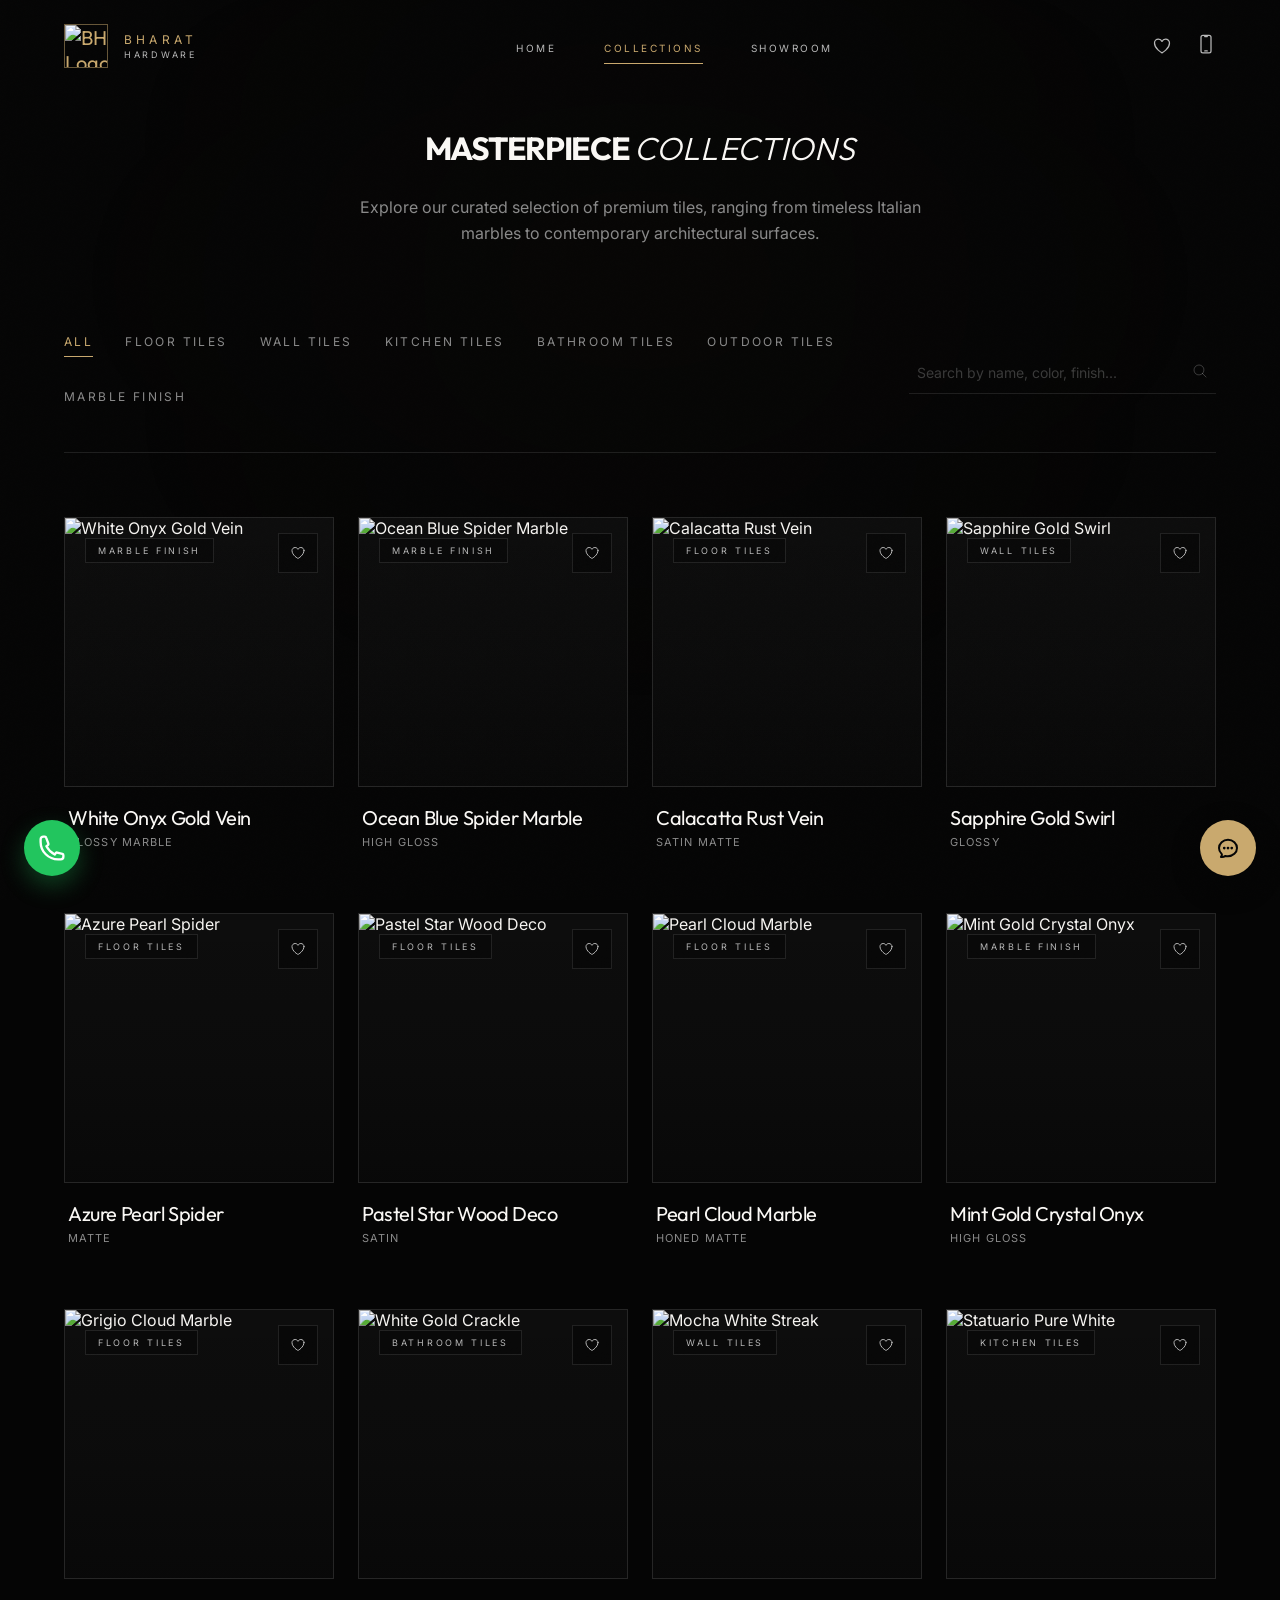
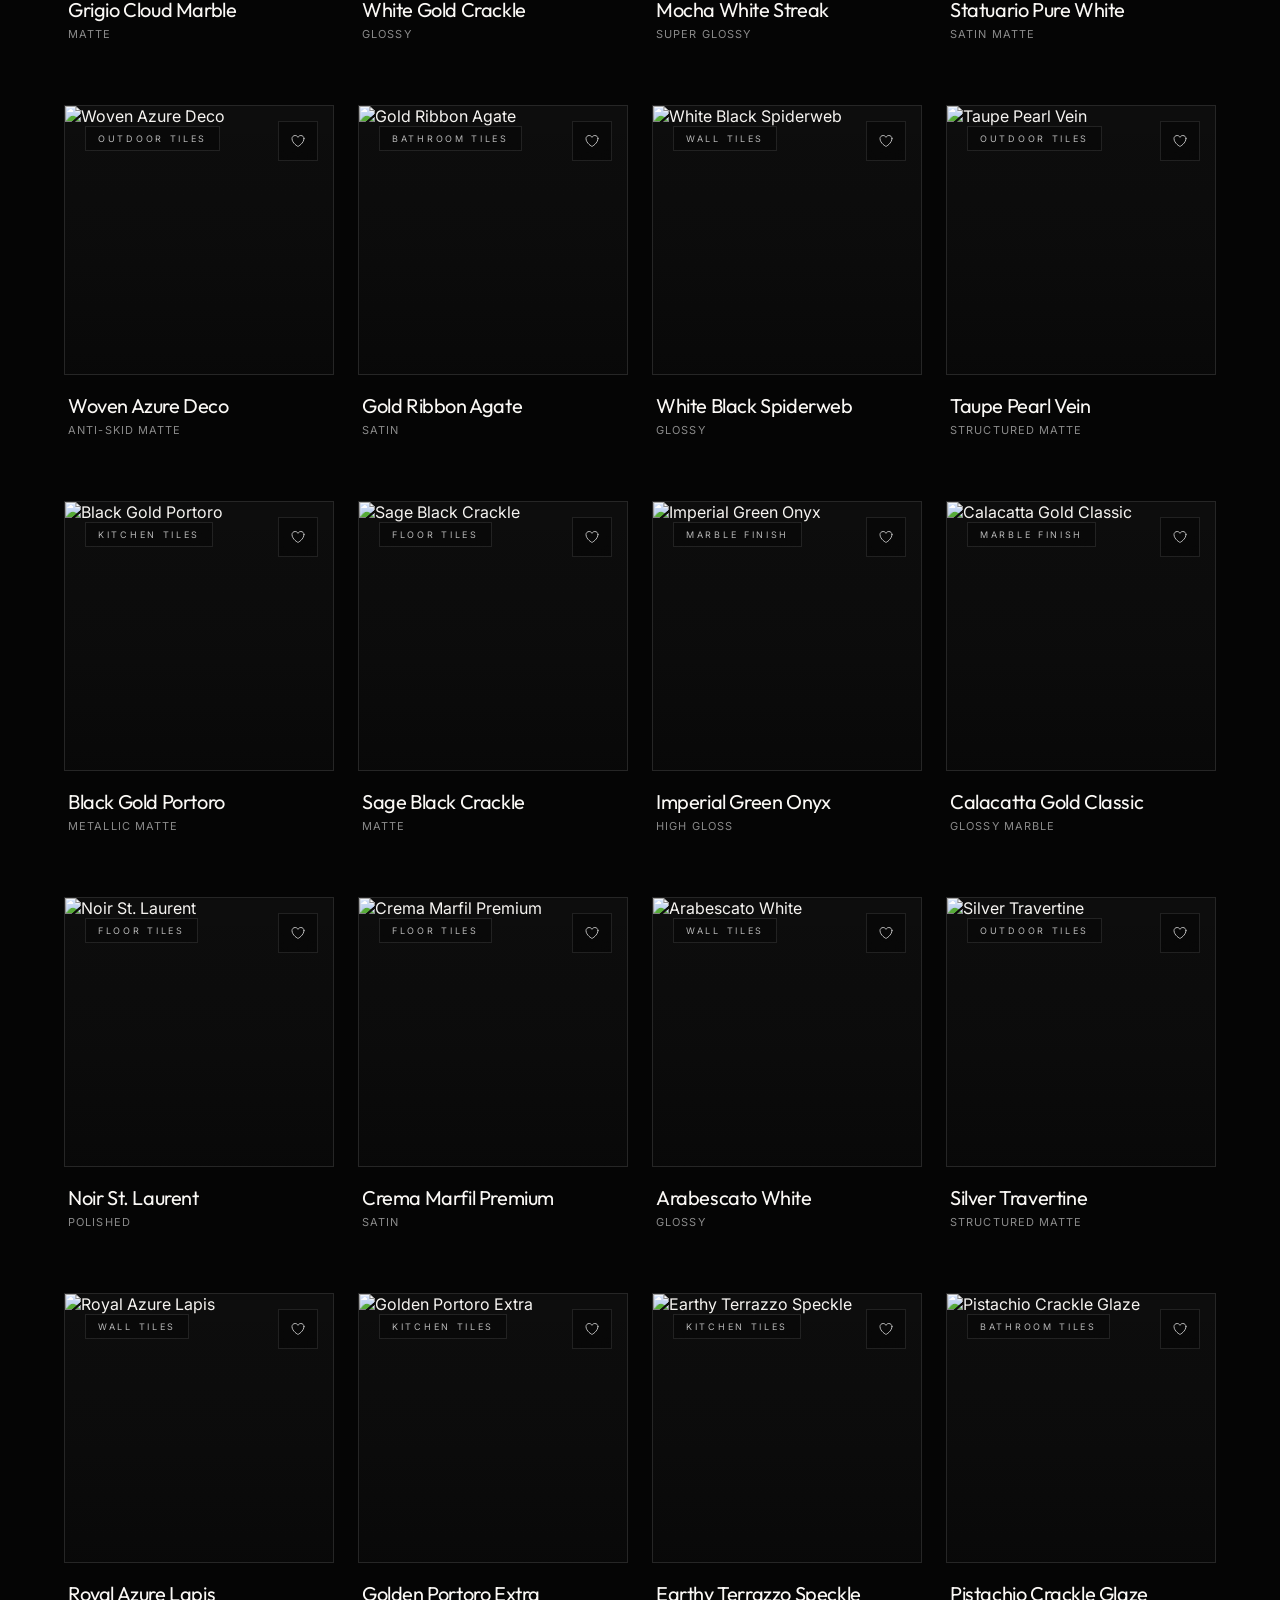
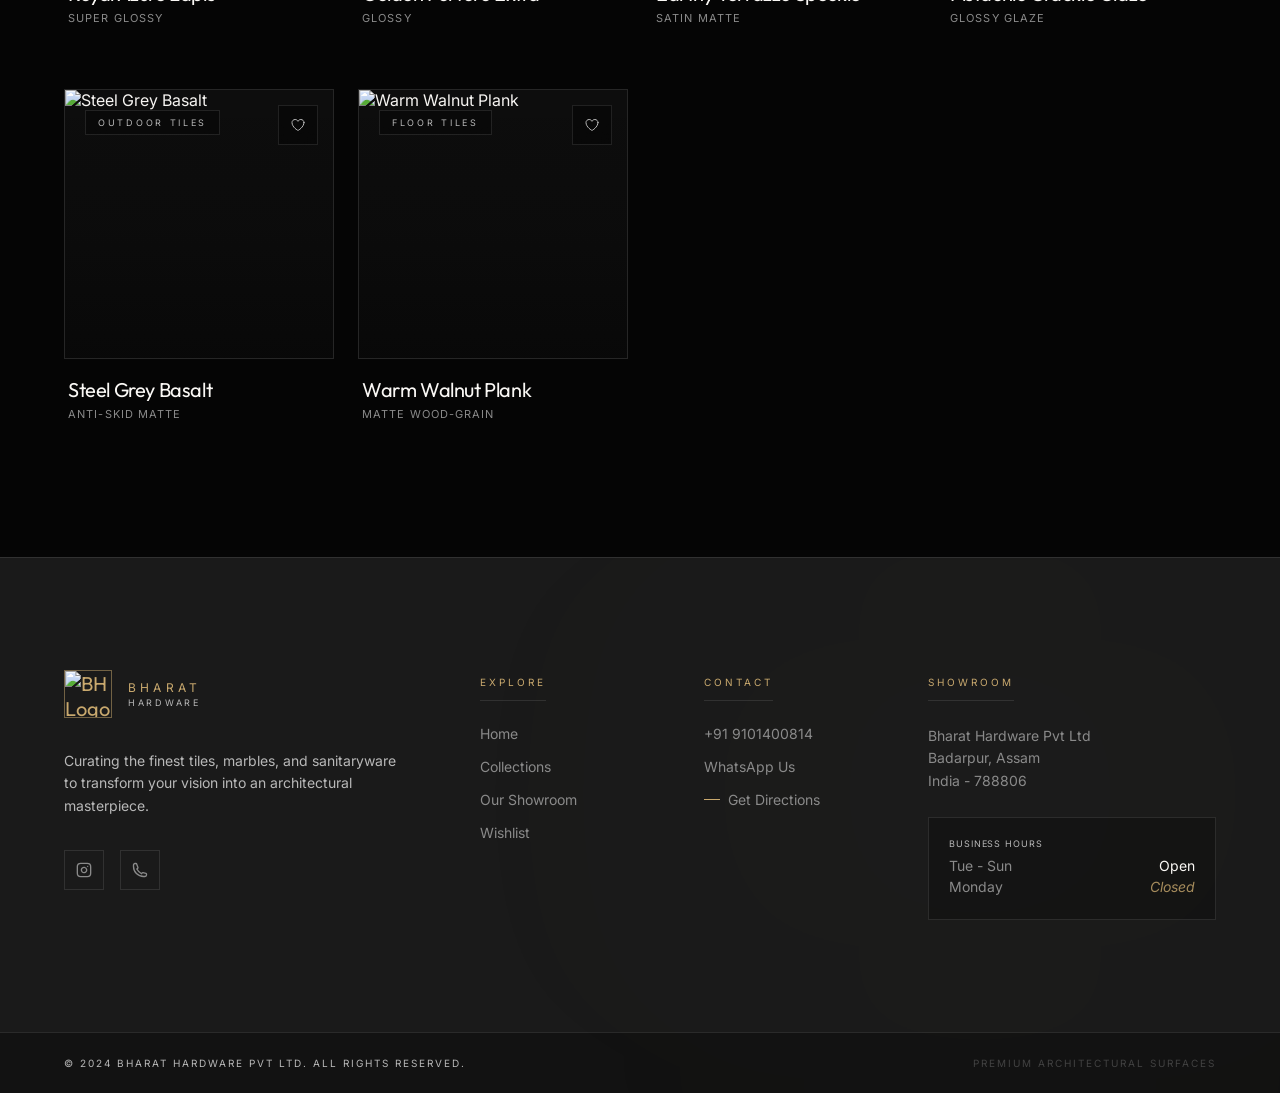
==== tile-detail.html @ 6ae8a386 "Initial commit: website structure and logic" ====
<!DOCTYPE html>
<html lang="en">
<head>
  <meta charset="UTF-8">
  <meta name="viewport" content="width=device-width, initial-scale=1.0">
  <title>Tile Detail | Bharat Hardware</title>
  <meta name="description" content="Explore details, specifications, and room visualizations for this premium tile design at Bharat Hardware.">
  <link rel="stylesheet" href="css/styles.css">
</head>
<body class="noise-overlay">

  <!-- NAVBAR -->
  <nav class="navbar">
    <div class="navbar-inner">
      <a href="index.html" class="nav-logo">
        <img src="images/logo.webp" alt="BH Logo" class="nav-logo-icon" width="44" height="44" style="object-fit: cover;" />
        <div class="nav-logo-text">
          <div class="nav-logo-brand">BHARAT</div>
          <div class="nav-logo-sub">Hardware</div>
        </div>
      </a>

      <div class="nav-links">
        <a href="index.html" class="nav-link">
          <span class="nav-link-text">Home</span>
          <div class="nav-link-line"></div>
        </a>
        <a href="tiles.html" class="nav-link active">
          <span class="nav-link-text active">Collections</span>
          <div class="nav-link-line" style="width: 100%"></div>
        </a>
        <a href="index.html#showroom" class="nav-link">
          <span class="nav-link-text">Showroom</span>
          <div class="nav-link-line"></div>
        </a>
      </div>

      <div class="nav-right">
        <a href="wishlist.html" class="nav-wishlist-btn" aria-label="Wishlist">
          <svg xmlns="http://www.w3.org/2000/svg" fill="none" viewBox="0 0 24 24" stroke-width="1.5" stroke="currentColor">
            <path stroke-linecap="round" stroke-linejoin="round" d="M21 8.25c0-2.485-2.099-4.5-4.688-4.5-1.935 0-3.597 1.126-4.312 2.733-.715-1.607-2.377-2.733-4.313-2.733C5.1 3.75 3 5.765 3 8.25c0 7.22 9 12 9 12s9-4.78 9-12z" />
          </svg>
          <span class="wishlist-badge" style="display: none;">0</span>
        </a>
        <a href="https://wa.me/919101400814" target="_blank" rel="noopener noreferrer" class="nav-whatsapp" aria-label="WhatsApp">
          <svg xmlns="http://www.w3.org/2000/svg" fill="none" viewBox="0 0 24 24" stroke-width="1.5" stroke="currentColor">
            <path stroke-linecap="round" stroke-linejoin="round" d="M10.5 1.5H8.25A2.25 2.25 0 006 3.75v16.5a2.25 2.25 0 002.25 2.25h7.5A2.25 2.25 0 0018 20.25V3.75a2.25 2.25 0 00-2.25-2.25H13.5m-3 0V3h3V1.5m-3 0h3m-3 18.75h3" />
          </svg>
        </a>
        <button class="hamburger" aria-label="Menu">
          <div class="hamburger-line"></div>
          <div class="hamburger-line"></div>
          <div class="hamburger-line"></div>
        </button>
      </div>
    </div>
  </nav>

  <!-- MOBILE MENU -->
  <div class="mobile-menu">
    <div class="mobile-menu-links">
      <a href="index.html" class="mobile-menu-link">Home</a>
      <a href="tiles.html" class="mobile-menu-link active">Collections</a>
      <a href="index.html#showroom" class="mobile-menu-link">Showroom</a>
    </div>
    <div class="mobile-menu-cta">
      <a href="https://wa.me/919101400814" target="_blank" rel="noopener noreferrer" class="btn-luxury btn-luxury-filled">
        <span>Contact Us</span>
      </a>
    </div>
  </div>

  <main class="detail-page">
    <div class="detail-bg-glow"></div>

    <!-- 404 State -->
    <div id="detail-404" class="not-found" style="display: none;">
      <div class="not-found-inner">
        <span class="text-label block mb-4">Error 404</span>
        <h1 class="text-editorial text-4xl text-secondary mb-6">Design Not Found</h1>
        <a href="tiles.html" class="btn-luxury">
          <span>Return to Catalog</span>
          <span>→</span>
        </a>
      </div>
    </div>

    <!-- Main Content -->
    <div id="detail-content" class="container-main relative z-10">
      
      <!-- Back Link -->
      <div class="detail-back">
        <a href="tiles.html" class="btn-ghost text-[10px]">← Back to collections</a>
      </div>

      <div class="detail-grid">
        <!-- Left: Image & Specs -->
        <div>
          <!-- Image Frame -->
          <div class="detail-image-frame scroll-reveal">
            <div id="tile-image-container" class="w-full h-full"></div>
            <div class="detail-image-gradient"></div>
            <div class="detail-image-accent"></div>
            <div class="detail-collection-badge" id="tile-collection">Collection</div>
          </div>

          <!-- Recommended usage -->
          <div class="detail-specs scroll-reveal delay-200">
            <div class="detail-spec-row detail-recommended" style="border-top: 1px solid var(--color-glass-border); padding-top: 1.5rem;">
              <span class="detail-spec-label">Recommended For</span>
              <span class="detail-spec-value text-right" id="tile-recommended"></span>
            </div>
          </div>
        </div>

        <!-- Right: Meta -->
        <div class="detail-right">
          <div class="scroll-reveal delay-100">
            <span class="text-label-lg detail-category-label" id="tile-category">Category</span>
            <h1 class="detail-title" id="tile-name">Tile Name</h1>
            
            <div class="detail-price-bar">
              <div id="tile-price-container"></div>
            </div>
            
            <p class="detail-description" id="tile-description">Description</p>

            <div class="detail-features">
              <div>
                <span class="detail-feature-label">Finish</span>
                <span class="detail-feature-value" id="tile-finish"></span>
              </div>
              <div>
                <span class="detail-feature-label">Color</span>
                <span class="detail-feature-value" id="tile-color"></span>
              </div>
            </div>

            <div class="detail-actions">
              <a href="#room-simulator" class="btn-luxury btn-luxury-filled" style="background: var(--color-gold); color: #000;">
                <svg xmlns="http://www.w3.org/2000/svg" fill="none" viewBox="0 0 24 24" stroke-width="1.5" stroke="currentColor" class="w-4 h-4">
                  <path stroke-linecap="round" stroke-linejoin="round" d="M2.036 12.322a1.012 1.012 0 010-.639C3.423 7.51 7.36 4.5 12 4.5c4.638 0 8.573 3.007 9.963 7.178.07.207.07.431 0 .639C20.577 16.49 16.64 19.5 12 19.5c-4.638 0-8.573-3.007-9.963-7.178z" />
                  <path stroke-linecap="round" stroke-linejoin="round" d="M15 12a3 3 0 11-6 0 3 3 0 016 0z" />
                </svg>
                <span>View in Room</span>
              </a>

              <a href="#" id="tile-whatsapp-btn" target="_blank" rel="noopener noreferrer" class="btn-luxury">
                <span>WhatsApp</span>
              </a>

              <button id="tile-wishlist-btn" class="btn-luxury" aria-label="Wishlist toggle">
                <svg xmlns="http://www.w3.org/2000/svg" fill="none" viewBox="0 0 24 24" stroke-width="1.5" stroke="currentColor" class="w-4 h-4">
                  <path stroke-linecap="round" stroke-linejoin="round" d="M21 8.25c0-2.485-2.099-4.5-4.688-4.5-1.935 0-3.597 1.126-4.312 2.733-.715-1.607-2.377-2.733-4.313-2.733C5.1 3.75 3 5.765 3 8.25c0 7.22 9 12 9 12s9-4.78 9-12z" />
                </svg>
                <span>Save</span>
              </button>
            </div>
          </div>
        </div>
      </div>

      <!-- Room Visualizer -->
      <div id="room-simulator" class="room-visualizer scroll-reveal">
        <div class="room-viz-header">
          <span class="text-label block mb-4">Interactive Preview</span>
          <h2 class="text-editorial text-3xl md:text-5xl text-secondary">Room Simulator</h2>
          <p class="room-viz-header-desc">Simulate dynamic interior layouts matching the design textures.</p>
        </div>

        <div class="room-viz-frame">
          <div class="room-viz-tabs">
            <button class="room-viz-tab active" data-room="livingRoom">
              Living Room
              <div class="room-viz-tab-line" style="transform: scaleX(1)"></div>
            </button>
            <button class="room-viz-tab" data-room="kitchen">
              Kitchen
              <div class="room-viz-tab-line"></div>
            </button>
            <button class="room-viz-tab" data-room="bathroom">
              Bathroom
              <div class="room-viz-tab-line"></div>
            </button>
            <button class="room-viz-tab" data-room="bedroom">
              Bedroom
              <div class="room-viz-tab-line"></div>
            </button>
          </div>

          <div class="room-viz-display">
            <!-- Living Room Scene -->
            <div class="room-viz-scene active" data-room="livingRoom">
              <div class="w-full h-full relative flex flex-col justify-end p-8 bg-[#09090b]">
                <img src="" alt="Living Room Mockup" class="room-viz-image" />
                <div class="room-viz-depth-overlay"></div>
                
                <div class="room-viz-info-card glass-elevated">
                  <div class="room-viz-info-top">
                    <div class="room-viz-info-line"></div>
                    <span class="room-viz-info-label">Perspective View</span>
                  </div>
                  <h4 class="room-viz-info-title room-viz-active-label">Living Room</h4>
                  <p class="room-viz-info-desc">Visualization with <span class="room-viz-art-name"></span></p>
                </div>
              </div>
            </div>
            
            <!-- Kitchen Scene -->
            <div class="room-viz-scene" data-room="kitchen">
              <div class="w-full h-full relative flex flex-col justify-end p-8 bg-[#09090b]">
                <img src="" alt="Kitchen Mockup" class="room-viz-image" />
                <div class="room-viz-depth-overlay"></div>
                
                <div class="room-viz-info-card glass-elevated">
                  <div class="room-viz-info-top">
                    <div class="room-viz-info-line"></div>
                    <span class="room-viz-info-label">Perspective View</span>
                  </div>
                  <h4 class="room-viz-info-title room-viz-active-label">Kitchen</h4>
                  <p class="room-viz-info-desc">Visualization with <span class="room-viz-art-name"></span></p>
                </div>
              </div>
            </div>

            <!-- Bathroom Scene -->
            <div class="room-viz-scene" data-room="bathroom">
              <div class="w-full h-full relative flex flex-col justify-end p-8 bg-[#09090b]">
                <img src="" alt="Bathroom Mockup" class="room-viz-image" />
                <div class="room-viz-depth-overlay"></div>
                
                <div class="room-viz-info-card glass-elevated">
                  <div class="room-viz-info-top">
                    <div class="room-viz-info-line"></div>
                    <span class="room-viz-info-label">Perspective View</span>
                  </div>
                  <h4 class="room-viz-info-title room-viz-active-label">Bathroom</h4>
                  <p class="room-viz-info-desc">Visualization with <span class="room-viz-art-name"></span></p>
                </div>
              </div>
            </div>

            <!-- Bedroom Scene -->
            <div class="room-viz-scene" data-room="bedroom">
              <div class="w-full h-full relative flex flex-col justify-end p-8 bg-[#09090b]">
                <img src="" alt="Bedroom Mockup" class="room-viz-image" />
                <div class="room-viz-depth-overlay"></div>
                
                <div class="room-viz-info-card glass-elevated">
                  <div class="room-viz-info-top">
                    <div class="room-viz-info-line"></div>
                    <span class="room-viz-info-label">Perspective View</span>
                  </div>
                  <h4 class="room-viz-info-title room-viz-active-label">Bedroom</h4>
                  <p class="room-viz-info-desc">Visualization with <span class="room-viz-art-name"></span></p>
                </div>
              </div>
            </div>

          </div>
        </div>
      </div>

      <!-- Related Tiles -->
      <div id="related-section" class="related-section scroll-reveal" style="display: none;">
        <div class="related-header">
          <div>
            <span class="text-label block mb-3">Matching Aesthetics</span>
            <h2 class="text-editorial text-3xl md:text-4xl text-secondary">Similar Designs</h2>
          </div>
          <a href="tiles.html" class="btn-ghost hidden sm:inline-flex">View All</a>
        </div>
        <div class="related-grid" id="related-grid">
          <!-- Rendered by JS -->
        </div>
      </div>

    </div>
  </main>

  <!-- FOOTER -->
  <footer class="footer">
    <div class="footer-bg-glow"></div>
    <div class="footer-top">
      <div class="footer-grid">
        <div class="footer-brand">
          <div class="footer-brand-logo">
            <img src="images/logo.webp" alt="BH Logo" class="footer-brand-icon" width="48" height="48" style="object-fit: cover;" />
            <div>
              <div class="footer-brand-name">BHARAT</div>
              <div class="footer-brand-sub">Hardware</div>
            </div>
          </div>
          <p class="footer-brand-desc">Curating the finest tiles, marbles, and sanitaryware to transform your vision into an architectural masterpiece.</p>
          <div class="footer-socials">
            <a href="https://www.instagram.com/bharathardwareeee" target="_blank" rel="noopener noreferrer" class="footer-social-link">
              <svg xmlns="http://www.w3.org/2000/svg" width="24" height="24" viewBox="0 0 24 24" fill="none" stroke="currentColor" stroke-width="2" stroke-linecap="round" stroke-linejoin="round"><rect width="20" height="20" x="2" y="2" rx="5" ry="5"/><path d="M16 11.37A4 4 0 1 1 12.63 8 4 4 0 0 1 16 11.37z"/><line x1="17.5" x2="17.51" y1="6.5" y2="6.5"/></svg>
            </a>
            <a href="https://wa.me/919101400814" target="_blank" rel="noopener noreferrer" class="footer-social-link whatsapp">
              <svg xmlns="http://www.w3.org/2000/svg" fill="none" viewBox="0 0 24 24" stroke-width="2" stroke="currentColor">
                <path stroke-linecap="round" stroke-linejoin="round" d="M2.25 6.75c0 8.284 6.716 15 15 15h2.25a2.25 2.25 0 002.25-2.25v-1.372c0-.516-.351-.966-.852-1.091l-4.423-1.106c-.44-.11-.902.055-1.173.417l-.97 1.293c-2.896-1.596-5.54-4.24-7.136-7.136l1.292-.97c.363-.271.527-.734.417-1.173L6.963 3.102a1.125 1.125 0 00-1.091-.852H4.5A2.25 2.25 0 002.25 4.5v2.25z" />
              </svg>
            </a>
          </div>
        </div>

        <div class="footer-column">
          <h4>Explore</h4>
          <a href="index.html" class="footer-link">Home</a>
          <a href="tiles.html" class="footer-link">Collections</a>
          <a href="index.html#showroom" class="footer-link">Our Showroom</a>
          <a href="wishlist.html" class="footer-link">Wishlist</a>
        </div>

        <div class="footer-column">
          <h4>Contact</h4>
          <a href="tel:+919101400814" class="footer-contact-link">+91 9101400814</a>
          <a href="https://wa.me/919101400814" target="_blank" rel="noopener noreferrer" class="footer-contact-link">WhatsApp Us</a>
          <a href="https://www.google.com/maps/place/Bharat+hardware/@24.8706071,92.5578359,840m/data=!3m2!1e3!4b1!4m6!3m5!1s0x374e2d728ca3400f:0xbabaece133f0a3d9!8m2!3d24.8706072!4d92.5627068!16s%2Fg%2F11ghq5xqkj?hl=en&entry=ttu&g_ep=EgoyMDI2MDYxNi4wIKXMDSoASAFQAw%3D%3D" target="_blank" rel="noopener noreferrer" class="footer-directions mt-4">
            <span class="footer-directions-line"></span>
            Get Directions
          </a>
        </div>

        <div class="footer-column">
          <h4>Showroom</h4>
          <div class="footer-showroom">
            <p>Bharat Hardware Pvt Ltd<br/>Badarpur, Assam<br/>India - 788806</p>
          </div>
          <div class="footer-hours-box">
            <div class="footer-hours-label">Business Hours</div>
            <div class="footer-hours-row">
              <span>Tue - Sun</span>
              <span class="time">Open</span>
            </div>
            <div class="footer-hours-row">
              <span>Monday</span>
              <span class="closed">Closed</span>
            </div>
          </div>
        </div>
      </div>
    </div>
    <div class="footer-bottom">
      <div class="footer-bottom-inner">
        <div class="footer-copyright">© 2024 Bharat Hardware Pvt Ltd. All rights reserved.</div>
        <div class="footer-tagline">Premium Architectural Surfaces</div>
      </div>
    </div>
  </footer>

  <!-- WHATSAPP FLOATING BUTTON -->
  <a href="https://wa.me/919101400814" target="_blank" rel="noopener noreferrer" class="whatsapp-float" aria-label="Chat on WhatsApp">
    <svg xmlns="http://www.w3.org/2000/svg" fill="none" viewBox="0 0 24 24" stroke-width="2" stroke="currentColor">
      <path stroke-linecap="round" stroke-linejoin="round" d="M2.25 6.75c0 8.284 6.716 15 15 15h2.25a2.25 2.25 0 002.25-2.25v-1.372c0-.516-.351-.966-.852-1.091l-4.423-1.106c-.44-.11-.902.055-1.173.417l-.97 1.293c-2.896-1.596-5.54-4.24-7.136-7.136l1.292-.97c.363-.271.527-.734.417-1.173L6.963 3.102a1.125 1.125 0 00-1.091-.852H4.5A2.25 2.25 0 002.25 4.5v2.25z" />
    </svg>
  </a>

  <!-- CHATBOT -->
  <button class="chatbot-toggle closed" aria-label="Toggle Chat">
    <svg xmlns="http://www.w3.org/2000/svg" fill="none" viewBox="0 0 24 24" stroke-width="2" stroke="currentColor">
      <path stroke-linecap="round" stroke-linejoin="round" d="M8.625 12a.375.375 0 11-.75 0 .375.375 0 01.75 0zm0 0H8.25m4.125 0a.375.375 0 11-.75 0 .375.375 0 01.75 0zm0 0H12m4.125 0a.375.375 0 11-.75 0 .375.375 0 01.75 0zm0 0h-.375M21 12c0 4.556-4.03 8.25-9 8.25a9.764 9.764 0 01-2.555-.337A5.972 5.972 0 015.41 20.97a5.969 5.969 0 01-.474-.065 4.48 4.48 0 00.978-2.025c.09-.457-.133-.901-.467-1.226C3.93 16.178 3 14.189 3 12c0-4.556 4.03-8.25 9-8.25s9 3.694 9 8.25z" />
    </svg>
  </button>

  <div class="chatbot-window">
    <div class="chatbot-header">
      <div class="chatbot-avatar"><span>B</span></div>
      <div>
        <div class="chatbot-header-title">Bharat Hardware Guide</div>
        <div class="chatbot-header-status">
          <div class="chatbot-status-dot"></div>
          <span class="chatbot-status-text">Online</span>
        </div>
      </div>
    </div>
    <div class="chatbot-messages">
      <!-- Messages injected here -->
    </div>
    <div class="chatbot-quick-actions">
      <!-- Quick actions injected here -->
    </div>
    <div class="chatbot-input-form">
      <a href="tel:+919101400814" class="chatbot-contact-btn call-btn">
        <svg xmlns="http://www.w3.org/2000/svg" fill="none" viewBox="0 0 24 24" stroke-width="1.5" stroke="currentColor">
          <path stroke-linecap="round" stroke-linejoin="round" d="M2.25 6.75c0 8.284 6.716 15 15 15h2.25a2.25 2.25 0 002.25-2.25v-1.372c0-.516-.351-.966-.852-1.091l-4.423-1.106c-.44-.11-.902.055-1.173.417l-.97 1.293c-2.896-1.596-5.54-4.24-7.136-7.136l1.292-.97c.363-.271.527-.734.417-1.173L6.963 3.102a1.125 1.125 0 00-1.091-.852H4.5A2.25 2.25 0 002.25 4.5v2.25z" />
        </svg>
        <span>Call Store</span>
      </a>
      <a href="https://wa.me/919101400814" target="_blank" rel="noopener noreferrer" class="chatbot-contact-btn wa-btn">
        <svg xmlns="http://www.w3.org/2000/svg" fill="none" viewBox="0 0 24 24" stroke-width="1.5" stroke="currentColor">
          <path stroke-linecap="round" stroke-linejoin="round" d="M8.625 12a.375.375 0 11-.75 0 .375.375 0 01.75 0zm0 0H8.25m4.125 0a.375.375 0 11-.75 0 .375.375 0 01.75 0zm0 0H12m4.125 0a.375.375 0 11-.75 0 .375.375 0 01.75 0zm0 0h-.375M21 12c0 4.556-4.03 8.25-9 8.25a9.764 9.764 0 01-2.555-.337A5.972 5.972 0 015.41 20.97a5.969 5.969 0 01-.474-.065 4.48 4.48 0 00.978-2.025c.09-.457-.133-.901-.467-1.226C3.93 16.178 3 14.189 3 12c0-4.556 4.03-8.25 9-8.25s9 3.694 9 8.25z" />
        </svg>
        <span>WhatsApp</span>
      </a>
    </div>
  </div>

  <!-- ROOM LIGHTBOX MODAL -->
  <div id="room-lightbox" class="room-lightbox">
    <button class="room-lightbox-close" aria-label="Close Lightbox">
      <svg xmlns="http://www.w3.org/2000/svg" fill="none" viewBox="0 0 24 24" stroke-width="1.5" stroke="currentColor">
        <path stroke-linecap="round" stroke-linejoin="round" d="M6 18L18 6M6 6l12 12" />
      </svg>
    </button>
    <div class="room-lightbox-content">
      <img id="room-lightbox-img" src="" alt="Full Room Preview" />
    </div>
  </div>

  <!-- SCRIPTS -->
  <script src="js/data.js" defer></script>
  <script src="js/wishlist.js" defer></script>
  <script src="js/main.js" defer></script>
  <script src="js/tile-detail.js" defer></script>
</body>
</html>
---- css/styles.css ----
@import url('https://fonts.googleapis.com/css2?family=Outfit:wght@300;400;500;600;700&family=Inter:wght@300;400;500;600&display=swap');

/* ===== CSS CUSTOM PROPERTIES (from Tailwind @theme) ===== */
:root {
  --color-background: #050505;
  --color-foreground: #FAF8F5;
  --color-primary: #050505;
  --color-secondary: #FAF8F5;
  --color-gold: #C9A96E;
  --color-gold-light: #D4B87A;
  --color-gold-dark: #A88B52;
  --color-beige: #D4C5A9;
  --color-stone: #8A8A8A;
  --color-stone-dark: #3A3A3A;
  --color-stone-light: #B8B8B8;
  --color-cream: #F5F0E8;
  --color-charcoal: #1A1A1A;
  --color-dark-card: #0D0D0D;
  --color-glass: rgba(255, 255, 255, 0.05);
  --color-glass-border: rgba(255, 255, 255, 0.1);
  --color-glass-hover: rgba(255, 255, 255, 0.08);
  --font-heading: 'Outfit', sans-serif;
  --font-body: 'Inter', sans-serif;
  --font-accent: 'Outfit', sans-serif;
}

/* ===== BASE STYLES ===== */
* {
  margin: 0;
  padding: 0;
  box-sizing: border-box;
  -webkit-tap-highlight-color: transparent;
}

html {
  scroll-behavior: smooth;
  scrollbar-width: thin;
  scrollbar-color: var(--color-gold) var(--color-primary);
}

body {
  background: var(--color-background);
  color: var(--color-foreground);
  font-family: var(--font-body);
  overflow-x: hidden;
  width: 100%;
  max-width: 100vw;
  -webkit-font-smoothing: antialiased;
  -moz-osx-font-smoothing: grayscale;
  min-height: 100vh;
  display: flex;
  flex-direction: column;
}

/* Italian-style luxury tile pattern overlay */
body::before {
  content: '';
  position: fixed;
  inset: 0;
  pointer-events: none;
  z-index: 0;
  opacity: 0.04;
  background-image: url("data:image/svg+xml,%3Csvg xmlns='http://www.w3.org/2000/svg' width='80' height='80' viewBox='0 0 80 80'%3E%3Crect x='0' y='0' width='80' height='80' fill='none' stroke='%23FAF8F5' stroke-width='1' opacity='0.3'/%3E%3Cpath d='M40 0 L80 40 L40 80 L0 40 Z' fill='none' stroke='%23C9A96E' stroke-width='1.2' opacity='0.4'/%3E%3Ccircle cx='40' cy='40' r='12' fill='none' stroke='%23FAF8F5' stroke-width='1' opacity='0.3'/%3E%3Cpath d='M40 20 L44 36 L60 40 L44 44 L40 60 L36 44 L20 40 L36 36 Z' fill='none' stroke='%23C9A96E' stroke-width='1.5' opacity='0.5'/%3E%3Cpath d='M0 10 Q10 10 10 0' fill='none' stroke='%23FAF8F5' stroke-width='1' opacity='0.3'/%3E%3Cpath d='M80 10 Q70 10 70 0' fill='none' stroke='%23FAF8F5' stroke-width='1' opacity='0.3'/%3E%3Cpath d='M80 70 Q70 70 70 80' fill='none' stroke='%23FAF8F5' stroke-width='1' opacity='0.3'/%3E%3Cpath d='M0 70 Q10 70 10 80' fill='none' stroke='%23FAF8F5' stroke-width='1' opacity='0.3'/%3E%3C/svg%3E");
  background-size: 80px 80px;
}

::selection {
  background: var(--color-gold);
  color: var(--color-primary);
}

::-webkit-scrollbar {
  width: 6px;
}

::-webkit-scrollbar-track {
  background: var(--color-primary);
}

::-webkit-scrollbar-thumb {
  background: var(--color-gold);
  border-radius: 3px;
}

a {
  text-decoration: none;
  color: inherit;
}

img {
  max-width: 100%;
  height: auto;
}

button {
  cursor: pointer;
  font-family: inherit;
}

/* ===== TYPOGRAPHY ===== */
h1, h2, h3, h4, h5, h6 {
  font-family: var(--font-heading);
  font-weight: 400;
  letter-spacing: -0.02em;
  line-height: 1.1;
}

.text-editorial {
  font-family: var(--font-heading);
  font-weight: 700;
  letter-spacing: -0.04em;
  line-height: 0.88;
  text-transform: uppercase;
}

.text-editorial-accent {
  font-family: var(--font-accent);
  font-style: italic;
  font-weight: 300;
  letter-spacing: 0.02em;
  line-height: 1.3;
}

.text-label {
  font-family: var(--font-body);
  font-size: 0.625rem;
  font-weight: 400;
  letter-spacing: 0.4em;
  text-transform: uppercase;
  color: var(--color-gold);
}

.text-label-lg {
  font-family: var(--font-body);
  font-size: 0.75rem;
  font-weight: 500;
  letter-spacing: 0.3em;
  text-transform: uppercase;
  color: var(--color-gold);
}

/* ===== LUXURY BUTTON STYLES ===== */
.btn-luxury {
  display: inline-flex;
  align-items: center;
  gap: 0.5rem;
  padding: clamp(0.75rem, 2vw, 1.125rem) clamp(1.25rem, 3vw, 2.25rem);
  font-family: var(--font-body);
  font-size: 0.7rem;
  font-weight: 500;
  letter-spacing: 0.2em;
  text-transform: uppercase;
  border: 1px solid var(--color-gold);
  color: var(--color-gold);
  background: transparent;
  cursor: pointer;
  transition: all 0.5s cubic-bezier(0.25, 0.46, 0.45, 0.94);
  position: relative;
  overflow: hidden;
}

.btn-luxury::before {
  content: '';
  position: absolute;
  top: 0;
  left: -100%;
  width: 100%;
  height: 100%;
  background: var(--color-gold);
  transition: left 0.5s cubic-bezier(0.25, 0.46, 0.45, 0.94);
  z-index: 0;
}

.btn-luxury:hover::before {
  left: 0;
}

.btn-luxury:hover {
  color: var(--color-primary);
  transition: color 0.2s ease 0.2s;
}

.btn-luxury span,
.btn-luxury svg {
  position: relative;
  z-index: 1;
}

.btn-luxury-filled {
  background: var(--color-gold);
  color: var(--color-primary);
  border: 1px solid var(--color-gold);
}

.btn-luxury-filled::before {
  background: var(--color-primary);
}

.btn-luxury-filled:hover {
  color: var(--color-gold);
}

.btn-ghost {
  display: inline-flex;
  align-items: center;
  gap: 0.5rem;
  font-family: var(--font-body);
  font-size: 0.65rem;
  font-weight: 400;
  letter-spacing: 0.2em;
  text-transform: uppercase;
  color: var(--color-stone-light);
  background: transparent;
  border: none;
  cursor: pointer;
  padding: 0.5rem 0;
  border-bottom: 1px solid transparent;
  transition: all 0.4s ease;
}

.btn-ghost:hover {
  color: var(--color-gold);
  border-bottom-color: var(--color-gold);
}

/* ===== GLASSMORPHISM ===== */
.glass {
  background: rgba(255, 255, 255, 0.03);
  backdrop-filter: blur(20px);
  -webkit-backdrop-filter: blur(20px);
  border: 1px solid rgba(255, 255, 255, 0.08);
}

.glass-card {
  background: rgba(255, 255, 255, 0.03);
  backdrop-filter: blur(16px);
  -webkit-backdrop-filter: blur(16px);
  border: 1px solid rgba(255, 255, 255, 0.06);
  transition: all 0.5s cubic-bezier(0.25, 0.46, 0.45, 0.94);
}

.glass-card:hover {
  background: rgba(255, 255, 255, 0.06);
  border-color: rgba(201, 169, 110, 0.25);
  transform: translateY(-4px);
}

.glass-elevated {
  background: rgba(13, 13, 13, 0.7);
  backdrop-filter: blur(24px) saturate(1.2);
  -webkit-backdrop-filter: blur(24px) saturate(1.2);
  border: 1px solid rgba(255, 255, 255, 0.06);
}

/* ===== TILE IMAGE PLACEHOLDER GRADIENTS ===== */
.tile-gradient-1 { background: linear-gradient(135deg, #f5f0e8 0%, #e8e0d0 50%, #f0ebe3 100%); }
.tile-gradient-2 { background: linear-gradient(135deg, #1a1a1a 0%, #2d2d2d 50%, #1f1f1f 100%); }
.tile-gradient-3 { background: linear-gradient(135deg, #3a2a1a 0%, #4d3b28 50%, #3f2e1e 100%); }
.tile-gradient-4 { background: linear-gradient(135deg, #f8f5f0 0%, #ece7de 50%, #f0ebe3 100%); }
.tile-gradient-5 { background: linear-gradient(135deg, #6a6a6a 0%, #808080 50%, #727272 100%); }
.tile-gradient-6 { background: linear-gradient(135deg, #d4c5a9 0%, #c4b595 50%, #d0c1a3 100%); }
.tile-gradient-7 { background: linear-gradient(135deg, #8B7355 0%, #9B8365 50%, #8F7759 100%); }
.tile-gradient-8 { background: linear-gradient(135deg, #c9a96e 0%, #d4b87a 50%, #cdb072 100%); }
.tile-gradient-9 { background: linear-gradient(135deg, #c4a97d 0%, #b39b6e 50%, #c0a579 100%); }
.tile-gradient-10 { background: linear-gradient(135deg, #eee8df 0%, #e0d8cd 50%, #e8e1d7 100%); }
.tile-gradient-11 { background: linear-gradient(135deg, #0a0a0a 0%, #151515 50%, #0f0f0f 100%); }
.tile-gradient-12 { background: linear-gradient(135deg, #e8dcc8 0%, #ddd0b8 50%, #e3d6c2 100%); }
.tile-gradient-13 { background: linear-gradient(135deg, #8B5E3C 0%, #9B6E4C 50%, #8F6240 100%); }
.tile-gradient-14 { background: linear-gradient(135deg, #e8eef0 0%, #dce5e8 50%, #e3eaed 100%); }
.tile-gradient-15 { background: linear-gradient(135deg, #d4a5a5 0%, #c49595 50%, #cf9f9f 100%); }
.tile-gradient-16 { background: linear-gradient(135deg, #a0a0a0 0%, #b0b0b0 50%, #a8a8a8 100%); }
.tile-gradient-17 { background: linear-gradient(135deg, #8B6914 0%, #9B7924 50%, #8F6D18 100%); }
.tile-gradient-18 { background: linear-gradient(135deg, #3a3a3a 0%, #4a4a4a 50%, #404040 100%); }

/* ===== ROOM VISUALIZATION PLACEHOLDER ===== */
.room-placeholder {
  background: linear-gradient(145deg, #1a1a1a 0%, #2a2a2a 30%, #1e1e1e 70%, #252525 100%);
  position: relative;
  overflow: hidden;
}

.room-placeholder::after {
  content: '';
  position: absolute;
  inset: 0;
  background: 
    linear-gradient(90deg, transparent 49%, rgba(255,255,255,0.02) 49%, rgba(255,255,255,0.02) 51%, transparent 51%),
    linear-gradient(0deg, transparent 49%, rgba(255,255,255,0.02) 49%, rgba(255,255,255,0.02) 51%, transparent 51%);
  background-size: 60px 60px;
}

/* ===== ANIMATIONS ===== */
@keyframes marquee {
  0% { transform: translateX(0); }
  100% { transform: translateX(-50%); }
}

.marquee-track {
  animation: marquee 35s linear infinite;
}

.marquee-track:hover {
  animation-play-state: paused;
}

@keyframes float {
  0%, 100% { transform: translateY(0px); }
  50% { transform: translateY(-10px); }
}

@keyframes shimmer {
  0% { background-position: -200% 0; }
  100% { background-position: 200% 0; }
}

@keyframes pulse-gold {
  0%, 100% { box-shadow: 0 0 0 0 rgba(201, 169, 110, 0.4); }
  50% { box-shadow: 0 0 0 12px rgba(201, 169, 110, 0); }
}

@keyframes reveal-up {
  0% { opacity: 0; transform: translateY(60px); }
  100% { opacity: 1; transform: translateY(0); }
}

@keyframes line-expand {
  0% { width: 0; }
  100% { width: 80px; }
}

@keyframes fade-in {
  0% { opacity: 0; }
  100% { opacity: 1; }
}

@keyframes bounce {
  0%, 100% { transform: translateY(0); }
  50% { transform: translateY(-25%); }
}

@keyframes scroll-bob {
  0%, 100% { transform: translateY(0); }
  50% { transform: translateY(8px); }
}

@keyframes hero-float {
  0%, 100% { transform: translateY(0); }
  50% { transform: translateY(-8px); }
}

@keyframes scale-breathe {
  0%, 100% { transform: scale(1); }
  50% { transform: scale(1.05); }
}

@keyframes nav-slide-down {
  0% { transform: translateY(-100%); }
  100% { transform: translateY(0); }
}

/* Scroll reveal animation classes */
@keyframes scrollRevealUp {
  0% { opacity: 0; transform: translateY(40px); }
  100% { opacity: 1; transform: translateY(0); }
}

@keyframes scrollRevealScale {
  0% { opacity: 0; transform: scale(0.95); }
  100% { opacity: 1; transform: scale(1); }
}

@keyframes heroTextReveal {
  0% { transform: translateY(100%); }
  100% { transform: translateY(0); }
}

@keyframes lineScaleX {
  0% { transform: scaleX(0); }
  100% { transform: scaleX(1); }
}

@keyframes whatsappPop {
  0% { transform: scale(0); opacity: 0; }
  100% { transform: scale(1); opacity: 1; }
}

.animate-float {
  animation: float 6s ease-in-out infinite;
}

.animate-shimmer {
  background: linear-gradient(90deg, transparent 0%, rgba(201,169,110,0.1) 50%, transparent 100%);
  background-size: 200% 100%;
  animation: shimmer 3s ease-in-out infinite;
}

.animate-pulse-gold {
  animation: pulse-gold 2s ease-in-out infinite;
}

.animate-scale-breathe {
  animation: scale-breathe 20s ease-in-out infinite;
}

/* Scroll-triggered reveal system */
.scroll-reveal {
  opacity: 0;
  transform: translateY(40px);
  transition: opacity 0.7s ease, transform 0.7s ease;
}

.scroll-reveal.revealed {
  opacity: 1;
  transform: translateY(0);
}

.scroll-reveal-scale {
  opacity: 0;
  transform: scale(0.95);
  transition: opacity 0.8s ease, transform 0.8s ease;
}

.scroll-reveal-scale.revealed {
  opacity: 1;
  transform: scale(1);
}

/* Staggered delays */
.delay-100 { transition-delay: 0.1s; }
.delay-150 { transition-delay: 0.15s; }
.delay-200 { transition-delay: 0.2s; }
.delay-300 { transition-delay: 0.3s; }
.delay-400 { transition-delay: 0.4s; }
.delay-500 { transition-delay: 0.5s; }
.delay-600 { transition-delay: 0.6s; }
.delay-700 { transition-delay: 0.7s; }
.delay-800 { transition-delay: 0.8s; }
.delay-900 { transition-delay: 0.9s; }
.delay-1000 { transition-delay: 1.0s; }
.delay-1100 { transition-delay: 1.1s; }

/* ===== DIVIDERS ===== */
.divider-gold {
  height: 1px;
  background: linear-gradient(90deg, transparent, var(--color-gold), transparent);
  opacity: 0.3;
}

.divider-vertical {
  width: 1px;
  background: linear-gradient(180deg, transparent, rgba(255,255,255,0.1), transparent);
}

/* ===== UTILITY CLASSES ===== */
.text-gradient-gold {
  background: linear-gradient(135deg, var(--color-gold) 0%, var(--color-gold-light) 50%, var(--color-beige) 100%);
  -webkit-background-clip: text;
  -webkit-text-fill-color: transparent;
  background-clip: text;
}

.border-gradient-gold {
  border-image: linear-gradient(135deg, var(--color-gold), var(--color-beige)) 1;
}

.line-clamp-2 {
  display: -webkit-box;
  -webkit-line-clamp: 2;
  line-clamp: 2;
  -webkit-box-orient: vertical;
  overflow: hidden;
}

.section-luxury {
  padding-top: 7rem;
  padding-bottom: 7rem;
}

@media (min-width: 768px) {
  .section-luxury {
    padding-top: 9rem;
    padding-bottom: 9rem;
  }
}

.noise-overlay::before {
  content: '';
  position: absolute;
  inset: 0;
  opacity: 0.015;
  background-image: url("data:image/svg+xml,%3Csvg viewBox='0 0 256 256' xmlns='http://www.w3.org/2000/svg'%3E%3Cfilter id='noiseFilter'%3E%3CfeTurbulence type='fractalNoise' baseFrequency='0.65' numOctaves='3' stitchTiles='stitch'/%3E%3C/filter%3E%3Crect width='100%25' height='100%25' filter='url(%23noiseFilter)'/%3E%3C/svg%3E");
  pointer-events: none;
  z-index: 1;
}

/* ===== LAYOUT UTILITIES ===== */
.container-main {
  max-width: 1600px;
  margin: 0 auto;
  padding-left: clamp(1rem, 3vw, 1.5rem);
  padding-right: clamp(1rem, 3vw, 1.5rem);
}

@media (min-width: 768px) {
  .container-main {
    padding-left: 3rem;
    padding-right: 3rem;
  }
}

@media (min-width: 1024px) {
  .container-main {
    padding-left: 4rem;
    padding-right: 4rem;
  }
}

.flex-1 { flex: 1; }

/* ===== NAVBAR ===== */
.navbar {
  position: fixed;
  top: 0;
  left: 0;
  right: 0;
  z-index: 50;
  transition: all 0.5s ease;
  border-bottom: 1px solid transparent;
  padding: 1.5rem 0;
  background: transparent;
  animation: nav-slide-down 0.8s cubic-bezier(0.25, 0.46, 0.45, 0.94);
}

.navbar.scrolled {
  background: rgba(13, 13, 13, 0.7);
  backdrop-filter: blur(24px) saturate(1.2);
  -webkit-backdrop-filter: blur(24px) saturate(1.2);
  border-bottom: 1px solid rgba(255, 255, 255, 0.05);
  padding: 1rem 0;
}

.navbar-inner {
  max-width: 1600px;
  margin: 0 auto;
  padding: 0 1.5rem;
  display: flex;
  align-items: center;
  justify-content: space-between;
}

@media (min-width: 768px) {
  .navbar-inner { padding: 0 3rem; }
}

@media (min-width: 1024px) {
  .navbar-inner { padding: 0 4rem; }
}

.nav-logo {
  display: flex;
  align-items: center;
  gap: 1rem;
}

.nav-logo-icon {
  width: 2.75rem;
  height: 2.75rem;
  border: 1px solid rgba(201, 169, 110, 0.5);
  display: flex;
  align-items: center;
  justify-content: center;
  color: var(--color-gold);
  font-family: var(--font-heading);
  font-size: 1.25rem;
  transition: all 0.5s ease;
}

.nav-logo:hover .nav-logo-icon {
  border-color: var(--color-gold);
  background: rgba(201, 169, 110, 0.1);
}

.nav-logo-text {
  display: none;
}

@media (min-width: 640px) {
  .nav-logo-text { display: block; }
}

.nav-logo-brand {
  font-size: clamp(0.6rem, 1.5vw, 0.75rem);
  font-family: var(--font-body);
  letter-spacing: 0.35em;
  color: var(--color-gold);
  text-transform: uppercase;
  margin-bottom: 0.125rem;
}

.nav-logo-sub {
  font-size: 9px;
  font-family: var(--font-body);
  letter-spacing: 0.3em;
  color: var(--color-stone-light);
  text-transform: uppercase;
}

.nav-links {
  display: none;
  align-items: center;
  gap: 3rem;
}

@media (min-width: 768px) {
  .nav-links { display: flex; }
}

.nav-link {
  position: relative;
  padding: 0.5rem 0;
}

.nav-link-text {
  font-size: 10px;
  font-family: var(--font-body);
  letter-spacing: 0.25em;
  text-transform: uppercase;
  transition: color 0.4s ease;
  color: var(--color-stone-light);
}

.nav-link:hover .nav-link-text,
.nav-link.active .nav-link-text {
  color: var(--color-gold);
}

.nav-link .nav-link-text.active {
  color: var(--color-gold);
}

.nav-link:hover .nav-link-text:not(.active) {
  color: var(--color-secondary);
}

.nav-link-line {
  position: absolute;
  bottom: 0;
  left: 0;
  height: 1px;
  background: var(--color-gold);
  transition: width 0.4s ease;
  width: 0;
}

.nav-link:hover .nav-link-line,
.nav-link.active .nav-link-line {
  width: 100%;
}

.nav-right {
  display: flex;
  align-items: center;
  gap: 1.5rem;
}

.nav-wishlist-btn {
  position: relative;
  display: flex;
  align-items: center;
  background: none;
  border: none;
  padding: 0;
}

.nav-wishlist-btn svg {
  width: 1.25rem;
  height: 1.25rem;
  color: var(--color-stone-light);
  transition: color 0.4s ease;
}

.nav-wishlist-btn:hover svg {
  color: var(--color-gold);
}

.wishlist-badge {
  position: absolute;
  top: -6px;
  right: -8px;
  width: 1rem;
  height: 1rem;
  background: var(--color-gold);
  color: var(--color-primary);
  font-size: 9px;
  font-weight: 700;
  border-radius: 50%;
  display: flex;
  align-items: center;
  justify-content: center;
  border: 1px solid var(--color-primary);
  animation: whatsappPop 0.3s ease;
}

.nav-whatsapp {
  display: none;
}

@media (min-width: 640px) {
  .nav-whatsapp { display: block; }
}

.nav-whatsapp svg {
  width: 1.25rem;
  height: 1.25rem;
  color: var(--color-stone-light);
  transition: color 0.4s ease;
}

.nav-whatsapp:hover svg {
  color: #4ade80;
}

/* Hamburger */
.hamburger {
  display: flex;
  flex-direction: column;
  gap: 6px;
  width: 1.75rem;
  background: none;
  border: none;
  padding: 0;
  margin-left: 0.5rem;
}

@media (min-width: 768px) {
  .hamburger { display: none; }
}

.hamburger-line {
  width: 100%;
  height: 1px;
  background: var(--color-stone-light);
  transition: all 0.4s ease;
  transform-origin: center;
}

.hamburger:hover .hamburger-line {
  background: var(--color-gold);
}

.hamburger.open .hamburger-line:nth-child(1) {
  transform: rotate(45deg) translate(4px, 4px);
}

.hamburger.open .hamburger-line:nth-child(2) {
  opacity: 0;
}

.hamburger.open .hamburger-line:nth-child(3) {
  transform: rotate(-45deg) translate(5px, -5px);
}

/* Mobile Menu */
.mobile-menu {
  position: fixed;
  inset: 0;
  z-index: 40;
  background: rgba(5, 5, 5, 0.95);
  backdrop-filter: blur(40px);
  -webkit-backdrop-filter: blur(40px);
  display: flex;
  flex-direction: column;
  align-items: center;
  justify-content: center;
  border-bottom: 1px solid var(--color-glass-border);
  opacity: 0;
  visibility: hidden;
  transition: opacity 0.4s ease, visibility 0.4s ease;
}

.mobile-menu.open {
  opacity: 1;
  visibility: visible;
}

.mobile-menu-links {
  display: flex;
  flex-direction: column;
  align-items: center;
  gap: 2.5rem;
  position: relative;
  z-index: 10;
}

.mobile-menu-link {
  font-size: 2.25rem;
  font-family: var(--font-heading);
  font-weight: 700;
  letter-spacing: -0.04em;
  text-transform: uppercase;
  color: var(--color-secondary);
  transition: color 0.4s ease, transform 0.5s ease, opacity 0.5s ease;
  opacity: 0;
  transform: translateY(30px);
}

.mobile-menu.open .mobile-menu-link {
  opacity: 1;
  transform: translateY(0);
}

.mobile-menu.open .mobile-menu-link:nth-child(1) { transition-delay: 0.1s; }
.mobile-menu.open .mobile-menu-link:nth-child(2) { transition-delay: 0.2s; }
.mobile-menu.open .mobile-menu-link:nth-child(3) { transition-delay: 0.3s; }

.mobile-menu-link:hover,
.mobile-menu-link.active {
  color: var(--color-gold);
}

.mobile-menu-cta {
  margin-top: 2rem;
  opacity: 0;
  transform: translateY(30px);
  transition: opacity 0.5s ease 0.4s, transform 0.5s ease 0.4s;
}

.mobile-menu.open .mobile-menu-cta {
  opacity: 1;
  transform: translateY(0);
}

/* ===== HERO SECTION ===== */
.hero {
  position: relative;
  min-height: 100vh;
  display: flex;
  align-items: flex-end;
  overflow: hidden;
  background: var(--color-primary);
}

.hero-bg {
  position: absolute;
  inset: 0;
  background-size: cover;
  background-position: center;
  background-repeat: no-repeat;
}

.hero-bg-overlay {
  position: absolute;
  inset: 0;
  background: rgba(10, 10, 10, 0.7); /* Dim lighting */
}

.hero-content {
  position: relative;
  z-index: 10;
  width: 100%;
  max-width: 1600px;
  margin: 0 auto;
  padding: 6rem 1.5rem 8rem;
  display: flex;
  flex-direction: column;
  align-items: center;
  justify-content: center;
  height: 100%;
}

@media (min-width: 768px) {
  .hero-content { padding: 6rem 3rem 8rem; }
}

@media (min-width: 1024px) {
  .hero-content {
    padding: 6rem 4rem 8rem;
  }
}

.hero-left {
  display: flex;
  flex-direction: column;
  align-items: center;
  text-align: center;
  width: 100%;
}

.hero-eyebrow {
  margin-bottom: 2rem;
  opacity: 0;
  transform: translateY(20px);
  animation: scrollRevealUp 0.7s ease 0.3s forwards;
}

.hero-eyebrow-tag {
  font-family: var(--font-body);
  font-size: 0.625rem;
  font-weight: 400;
  letter-spacing: 0.4em;
  text-transform: uppercase;
  color: var(--color-gold);
  border: 1px solid rgba(201, 169, 110, 0.2);
  padding: 0.625rem 1.25rem;
  display: inline-block;
}

.hero-title-wrapper {
  overflow: hidden;
  margin-bottom: 0.5rem;
}

.hero-title {
  font-family: var(--font-heading);
  font-weight: 700;
  letter-spacing: -0.04em;
  line-height: 0.88;
  text-transform: uppercase;
  font-size: clamp(3.5rem, 9.5vw, 9.5rem);
  color: var(--color-secondary);
  transform: translateY(100%);
  animation: heroTextReveal 1s cubic-bezier(0.25, 0.1, 0.25, 1) 0.5s forwards;
}

.hero-title-wrapper:nth-child(2) {
  margin-bottom: 2.5rem;
}

.hero-title-wrapper:nth-child(2) .hero-title {
  animation-delay: 0.65s;
}

.hero-subtitle {
  font-family: var(--font-accent);
  font-style: italic;
  font-weight: 300;
  letter-spacing: 0.02em;
  line-height: 1.3;
  font-size: 1.25rem;
  color: var(--color-stone-light);
  max-width: 38rem;
  margin-left: auto;
  margin-right: auto;
  margin-bottom: 3rem;
  opacity: 0;
  transform: translateY(25px);
  animation: scrollRevealUp 0.7s ease 0.9s forwards;
}

@media (min-width: 768px) {
  .hero-subtitle { font-size: clamp(1rem, 2.5vw, 1.5rem); }
}

.hero-cta {
  display: flex;
  flex-wrap: wrap;
  gap: 1.25rem;
  justify-content: center;
  opacity: 0;
  transform: translateY(20px);
  animation: scrollRevealUp 0.6s ease 1.1s forwards;
}

.hero-right {
  display: none;
  grid-column: span 5;
  position: relative;
}

@media (min-width: 1024px) {
  .hero-right { display: block; }
}

.hero-image-frame {
  position: relative;
  width: 100%;
  aspect-ratio: 3/4;
  max-width: 28rem;
  margin-left: auto;
  opacity: 0;
  transform: scale(0.95);
  animation: scrollRevealScale 1.2s ease 0.7s forwards;
}

.hero-image-border {
  position: absolute;
  inset: 0;
  border: 1px solid var(--color-glass-border);
  overflow: hidden;
}

.hero-image-zoom {
  width: 100%;
  height: 100%;
  animation: scale-breathe 20s ease-in-out infinite;
}

.hero-image-zoom img {
  width: 100%;
  height: 100%;
  object-fit: cover;
}

.hero-image-overlay-bottom {
  position: absolute;
  inset: 0;
  background: linear-gradient(to top, rgba(5, 5, 5, 0.7), rgba(5, 5, 5, 0.1), transparent);
}

.hero-image-overlay-left {
  position: absolute;
  inset: 0;
  background: linear-gradient(to left, transparent, rgba(5, 5, 5, 0.3));
}

.hero-float-card {
  position: absolute;
  bottom: -1.5rem;
  left: -1.5rem;
  padding: 1.5rem;
  width: 13rem;
  animation: hero-float 5s ease-in-out infinite;
}

.hero-float-card .text-label { margin-bottom: 0.5rem; }

.hero-float-card-title {
  font-size: 1rem;
  color: var(--color-secondary);
  font-family: var(--font-heading);
  margin-bottom: 0.25rem;
}

.hero-float-card-size {
  font-size: 0.75rem;
  color: var(--color-stone);
}

.hero-float-card-line {
  width: 2rem;
  height: 1px;
  background: rgba(201, 169, 110, 0.4);
  margin-top: 0.75rem;
}

.hero-accent-vline {
  position: absolute;
  right: -2rem;
  top: 4rem;
  width: 1px;
  height: 10rem;
  background: linear-gradient(to bottom, rgba(201, 169, 110, 0.5), transparent);
}

.hero-accent-hline {
  position: absolute;
  right: -2rem;
  top: 4rem;
  width: 1.25rem;
  height: 1px;
  background: rgba(201, 169, 110, 0.5);
}

.hero-corner-accent {
  position: absolute;
  top: -0.75rem;
  right: -0.75rem;
  width: 2rem;
  height: 2rem;
  border-top: 1px solid rgba(201, 169, 110, 0.3);
  border-right: 1px solid rgba(201, 169, 110, 0.3);
}

.hero-bottom-bar {
  margin-top: 4rem;
  height: 1px;
  background: linear-gradient(to right, rgba(201, 169, 110, 0.4), rgba(201, 169, 110, 0.1), transparent);
  transform-origin: left;
  transform: scaleX(0);
  animation: lineScaleX 1.2s cubic-bezier(0.25, 0.1, 0.25, 1) 1.3s forwards;
}

@media (min-width: 1024px) {
  .hero-bottom-bar { margin-top: 5rem; }
}

.hero-scroll-indicator {
  position: absolute;
  bottom: 1.5rem;
  left: 50%;
  transform: translateX(-50%);
  z-index: 20;
  opacity: 0;
  animation: fade-in 0.5s ease 2s forwards;
}

.hero-scroll-inner {
  display: flex;
  flex-direction: column;
  align-items: center;
  gap: 0.75rem;
  animation: scroll-bob 2.5s ease infinite;
}

.hero-scroll-text {
  font-size: 8px;
  letter-spacing: 0.4em;
  text-transform: uppercase;
  color: rgba(138, 138, 138, 0.6);
}

.hero-scroll-line {
  width: 1px;
  height: 2.5rem;
  background: linear-gradient(to bottom, rgba(201, 169, 110, 0.4), transparent);
}

/* ===== MARQUEE BANNER ===== */
.marquee-banner {
  position: relative;
  padding: 2rem 0;
  background: var(--color-dark-card);
  border-top: 1px solid var(--color-glass-border);
  border-bottom: 1px solid var(--color-glass-border);
  overflow: hidden;
  white-space: nowrap;
  user-select: none;
}

.marquee-track {
  display: flex;
  gap: 2rem;
  font-size: 0.75rem;
  font-family: var(--font-body);
  letter-spacing: 0.4em;
  color: var(--color-gold);
  text-transform: uppercase;
}

.marquee-item {
  flex-shrink: 0;
  display: flex;
  align-items: center;
  gap: 1rem;
}

/* ===== FEATURED TILES SECTION ===== */
.featured-section {
  position: relative;
}

.featured-header {
  display: flex;
  flex-direction: column;
  gap: 2rem;
  margin-bottom: 5rem;
}

@media (min-width: 768px) {
  .featured-header {
    flex-direction: row;
    align-items: flex-end;
    justify-content: space-between;
  }
}

.featured-header .btn-luxury {
  align-self: flex-start;
}

@media (min-width: 768px) {
  .featured-header .btn-luxury { align-self: auto; }
}

.featured-grid {
  display: grid;
  grid-template-columns: 1fr;
  gap: 1rem;
}

@media (min-width: 768px) {
  .featured-grid { grid-template-columns: repeat(2, 1fr); }
}

@media (min-width: 1024px) {
  .featured-grid { grid-template-columns: repeat(4, 1fr); gap: 1.25rem; }
}

/* Featured tile card */
.featured-tile {
  position: relative;
}

.featured-tile-link {
  display: block;
}

.featured-tile-image-wrapper {
  position: relative;
  overflow: hidden;
  aspect-ratio: 3/4;
  background: var(--color-dark-card);
  border: 1px solid var(--color-glass-border);
}

.featured-tile-image-wrapper img,
.featured-tile-image-wrapper .tile-gradient-fill {
  width: 100%;
  height: 100%;
  object-fit: cover;
  transition: transform 1.2s ease-out;
}

.featured-tile:hover .featured-tile-image-wrapper img,
.featured-tile:hover .featured-tile-image-wrapper .tile-gradient-fill {
  transform: scale(1.1);
}

.featured-tile-overlay {
  position: absolute;
  inset: 0;
  background: linear-gradient(to top, rgba(5, 5, 5, 0.9), rgba(5, 5, 5, 0.2), transparent);
}

.featured-tile-gold-line {
  position: absolute;
  top: 0;
  left: 0;
  width: 0;
  height: 1px;
  background: var(--color-gold);
  transition: width 0.7s ease;
}

.featured-tile:hover .featured-tile-gold-line {
  width: 100%;
}

.featured-tile-info {
  position: absolute;
  bottom: 0;
  left: 0;
  right: 0;
  padding: 1.5rem;
}

@media (min-width: 1024px) {
  .featured-tile-info { padding: 1.25rem; }
}

.featured-tile-collection {
  font-size: 9px;
  letter-spacing: 0.3em;
  text-transform: uppercase;
  color: rgba(201, 169, 110, 0.8);
  display: block;
  margin-bottom: 0.5rem;
}

.featured-tile-name {
  font-family: var(--font-heading);
  font-size: 1.25rem;
  color: var(--color-secondary);
  margin-bottom: 0.25rem;
  transition: color 0.5s ease;
}

.featured-tile:hover .featured-tile-name {
  color: var(--color-gold);
}

.featured-tile-meta {
  display: flex;
  align-items: center;
  gap: 0.5rem;
  font-size: 0.75rem;
  color: rgba(138, 138, 138, 0.7);
}

.featured-tile-meta-dot {
  width: 4px;
  height: 4px;
  border-radius: 50%;
  background: rgba(138, 138, 138, 0.3);
}

.featured-tile-price {
  font-size: 0.875rem;
  color: var(--color-gold);
  font-weight: 500;
  margin-top: 0.5rem;
  opacity: 0;
  transform: translateY(8px);
  transition: all 0.5s ease;
}

.featured-tile:hover .featured-tile-price {
  opacity: 1;
  transform: translateY(0);
}

/* Wishlist heart button on cards */
.tile-heart-btn {
  position: absolute;
  top: 1rem;
  right: 1rem;
  width: 2.5rem;
  height: 2.5rem;
  display: flex;
  align-items: center;
  justify-content: center;
  background: rgba(5, 5, 5, 0.5);
  backdrop-filter: blur(8px);
  border: 1px solid var(--color-glass-border);
  transition: all 0.4s ease;
  z-index: 10;
}

.tile-heart-btn:hover {
  border-color: rgba(201, 169, 110, 0.5);
}

.tile-heart-btn svg {
  width: 1rem;
  height: 1rem;
  transition: color 0.3s ease;
  color: var(--color-stone-light);
  fill: none;
}

.tile-heart-btn.wishlisted svg {
  color: #f87171;
  fill: #f87171;
}

/* ===== COLLECTIONS SECTION ===== */
.collections-section {
  background: var(--color-charcoal);
  position: relative;
  overflow: hidden;
}

.collections-vert-accent {
  position: absolute;
  top: 0;
  left: 50%;
  width: 1px;
  height: 100%;
  background: linear-gradient(to bottom, transparent, rgba(201, 169, 110, 0.04), transparent);
  display: none;
}

@media (min-width: 1024px) {
  .collections-vert-accent { display: block; }
}

.collections-header {
  text-align: center;
  margin-bottom: 5rem;
}

.collections-grid {
  display: flex;
  overflow-x: auto;
  gap: 1.25rem;
  padding-bottom: 1rem;
  scroll-snap-type: x mandatory;
  scrollbar-width: thin;
}

@media (min-width: 1024px) {
  .collections-grid {
    display: grid;
    grid-template-columns: repeat(5, 1fr);
    overflow-x: visible;
    padding-bottom: 0;
    scroll-snap-type: none;
  }
}

.collection-card {
  scroll-snap-align: center;
  flex-shrink: 0;
  width: 16rem;
}

@media (min-width: 1024px) {
  .collection-card { width: auto; }
}

.collection-card-link {
  display: block;
}

.collection-card-image {
  position: relative;
  overflow: hidden;
  aspect-ratio: 1/1;
  background: var(--color-dark-card);
  border: 1px solid var(--color-glass-border);
  margin-bottom: 1.25rem;
}

.collection-card-image img {
  width: 100%;
  height: 100%;
  object-fit: cover;
  transition: all 1.2s ease-out;
  opacity: 0.6;
}

.collection-card:hover .collection-card-image img {
  transform: scale(1.1);
  opacity: 0.9;
}

.collection-card-gradient {
  position: absolute;
  inset: 0;
  background: linear-gradient(to top, rgba(5, 5, 5, 0.95), rgba(5, 5, 5, 0.4), transparent);
}

.collection-card-goldline {
  position: absolute;
  top: 0;
  left: 0;
  width: 0;
  height: 1px;
  background: var(--color-gold);
  transition: width 0.7s ease;
}

.collection-card:hover .collection-card-goldline {
  width: 100%;
}

.collection-card-content {
  position: absolute;
  bottom: 0;
  left: 0;
  right: 0;
  padding: 1.5rem;
}

.collection-card-name {
  font-family: var(--font-heading);
  font-size: 1.25rem;
  color: var(--color-secondary);
  margin-bottom: 0.5rem;
  transition: color 0.5s ease;
}

.collection-card:hover .collection-card-name {
  color: var(--color-gold);
}

.collection-card-line {
  width: 1.5rem;
  height: 1px;
  background: rgba(201, 169, 110, 0.5);
  transition: width 0.7s ease;
}

.collection-card:hover .collection-card-line {
  width: 3.5rem;
}

.collection-card-corner {
  position: absolute;
  top: 1rem;
  right: 1rem;
  width: 1.5rem;
  height: 1.5rem;
  border-top: 1px solid rgba(201, 169, 110, 0.2);
  border-right: 1px solid rgba(201, 169, 110, 0.2);
  transition: all 0.5s ease;
}

.collection-card:hover .collection-card-corner {
  border-color: rgba(201, 169, 110, 0.5);
}

.collection-card-desc {
  font-size: 0.75rem;
  color: var(--color-stone);
  line-height: 1.625;
}

/* ===== ROOM INSPIRATION ===== */
.room-grid {
  display: grid;
  grid-template-columns: 1fr;
  gap: 1rem;
}

@media (min-width: 768px) {
  .room-grid { grid-template-columns: repeat(2, 1fr); }
}

@media (min-width: 1024px) {
  .room-grid { gap: 1.25rem; }
}

.room-card {
  position: relative;
  overflow: hidden;
  aspect-ratio: 16/10;
  cursor: pointer;
  border: 1px solid var(--color-glass-border);
}

.room-card-bg {
  position: absolute;
  inset: 0;
}

.room-card-gradient {
  position: absolute;
  inset: 0;
}

.room-card-pattern {
  position: absolute;
  inset: 0;
  opacity: 0.06;
  background-image: repeating-linear-gradient(45deg, transparent, transparent 35px, rgba(201,169,110,0.3) 35px, rgba(201,169,110,0.3) 36px);
}

.room-card-content {
  position: absolute;
  inset: 0;
  display: flex;
  flex-direction: column;
  justify-content: flex-end;
  padding: 2rem;
}

@media (min-width: 768px) {
  .room-card-content { padding: 2.5rem; }
}

.room-card-inner {
  transform: translateY(12px);
  transition: transform 0.6s ease;
}

.room-card:hover .room-card-inner {
  transform: translateY(0);
}

.room-card-accent {
  font-size: 9px;
  letter-spacing: 0.35em;
  text-transform: uppercase;
  color: rgba(201, 169, 110, 0.7);
  display: block;
  margin-bottom: 0.75rem;
}

.room-card-title {
  font-family: var(--font-heading);
  font-size: 1.875rem;
  color: var(--color-secondary);
  margin-bottom: 0.5rem;
  transition: color 0.5s ease;
}

@media (min-width: 768px) {
  .room-card-title { font-size: 2.25rem; }
}

.room-card:hover .room-card-title {
  color: var(--color-gold);
}

.room-card-subtitle {
  font-size: 0.875rem;
  color: rgba(184, 184, 184, 0.8);
  opacity: 0;
  transition: all 0.5s ease 0.1s;
  max-width: 24rem;
}

.room-card:hover .room-card-subtitle {
  opacity: 1;
}

.room-card-corner {
  position: absolute;
  top: 1.25rem;
  right: 1.25rem;
  width: 2.5rem;
  height: 2.5rem;
  border-top: 1px solid rgba(201, 169, 110, 0.2);
  border-right: 1px solid rgba(201, 169, 110, 0.2);
  transition: all 0.6s ease;
}

.room-card:hover .room-card-corner {
  border-color: rgba(201, 169, 110, 0.5);
  width: 3.5rem;
  height: 3.5rem;
}

.room-card-bottom-line {
  position: absolute;
  bottom: 0;
  left: 0;
  width: 0;
  height: 1px;
  background: var(--color-gold);
  transition: width 0.7s ease;
}

.room-card:hover .room-card-bottom-line {
  width: 100%;
}

/* Room gradient colors */
.room-gradient-living { background: linear-gradient(to bottom right, rgba(120, 53, 15, 0.8), rgba(41, 37, 36, 0.6), rgba(5, 5, 5, 0.9)); }
.room-gradient-kitchen { background: linear-gradient(to bottom right, rgba(6, 78, 59, 0.6), rgba(41, 37, 36, 0.5), rgba(5, 5, 5, 0.9)); }
.room-gradient-bathroom { background: linear-gradient(to bottom right, rgba(30, 58, 138, 0.6), rgba(41, 37, 36, 0.5), rgba(5, 5, 5, 0.9)); }
.room-gradient-bedroom { background: linear-gradient(to bottom right, rgba(88, 28, 135, 0.5), rgba(41, 37, 36, 0.5), rgba(5, 5, 5, 0.9)); }

/* ===== WHY CHOOSE US ===== */
.why-section {
  background: var(--color-dark-card);
  border-top: 1px solid var(--color-glass-border);
  position: relative;
  overflow: hidden;
}

.why-bg-accent {
  position: absolute;
  top: 0;
  right: 0;
  width: 500px;
  height: 500px;
  border-radius: 50%;
  background: rgba(201, 169, 110, 0.015);
  filter: blur(200px);
}

.why-header {
  text-align: center;
  max-width: 42rem;
  margin: 0 auto 5rem;
}

.why-header-line {
  height: 1px;
  background: rgba(201, 169, 110, 0.4);
  margin: 2rem auto 0;
  width: 0;
  transition: width 0.8s ease;
}

.why-header-line.revealed {
  width: 80px;
}

.why-grid {
  display: grid;
  grid-template-columns: 1fr;
  gap: 1.25rem;
}

@media (min-width: 768px) {
  .why-grid { grid-template-columns: repeat(2, 1fr); }
}

@media (min-width: 1024px) {
  .why-grid { grid-template-columns: repeat(4, 1fr); }
}

.why-card {
  position: relative;
  overflow: hidden;
  border: 1px solid var(--color-glass-border);
  background: rgba(5, 5, 5, 0.4);
  padding: 2rem;
  display: flex;
  flex-direction: column;
  justify-content: space-between;
  transition: all 0.5s ease;
}

@media (min-width: 1024px) {
  .why-card { padding: 1.75rem; }
}

.why-card:hover {
  border-color: rgba(201, 169, 110, 0.25);
}

.why-card-number {
  position: absolute;
  top: 1rem;
  right: 1.25rem;
  font-size: 3.75rem;
  font-family: var(--font-heading);
  color: rgba(58, 58, 58, 0.1);
  user-select: none;
  transition: color 0.5s ease;
}

.why-card:hover .why-card-number {
  color: rgba(201, 169, 110, 0.07);
}

.why-card-inner {
  position: relative;
  z-index: 10;
}

.why-card-icon {
  width: 2.75rem;
  height: 2.75rem;
  display: flex;
  align-items: center;
  justify-content: center;
  border: 1px solid rgba(201, 169, 110, 0.25);
  margin-bottom: 1.75rem;
  transition: all 0.4s ease;
}

.why-card:hover .why-card-icon {
  border-color: var(--color-gold);
  background: rgba(201, 169, 110, 0.1);
}

.why-card-icon svg {
  width: 1.25rem;
  height: 1.25rem;
  color: var(--color-gold);
}

.why-card-title {
  font-size: 1.125rem;
  font-family: var(--font-heading);
  letter-spacing: 0.05em;
  margin-bottom: 1rem;
  color: var(--color-foreground);
  transition: color 0.4s ease;
}

.why-card:hover .why-card-title {
  color: var(--color-gold);
}

.why-card-desc {
  font-size: 0.875rem;
  color: var(--color-stone);
  font-family: var(--font-body);
  line-height: 1.625;
}

.why-card-bottom-line {
  position: absolute;
  bottom: 0;
  left: 0;
  width: 0;
  height: 1px;
  background: var(--color-gold);
  transition: width 0.6s ease;
}

.why-card:hover .why-card-bottom-line {
  width: 100%;
}

/* ===== CUSTOMER EXPERIENCE ===== */
.testimonials-section {
  background: var(--color-primary);
  position: relative;
  overflow: hidden;
  border-top: 1px solid var(--color-glass-border);
}

.testimonials-bg-orb {
  position: absolute;
  top: 50%;
  left: 50%;
  transform: translate(-50%, -50%);
  width: 600px;
  height: 600px;
  border-radius: 50%;
  background: rgba(201, 169, 110, 0.015);
  filter: blur(200px);
}

.testimonials-inner {
  max-width: 64rem;
  margin: 0 auto;
  padding: 0 1.5rem;
  text-align: center;
  position: relative;
  z-index: 10;
}

@media (min-width: 768px) {
  .testimonials-inner { padding: 0 3rem; }
}

.testimonials-label {
  display: block;
  margin-bottom: 3rem;
}

.testimonials-quote-icon {
  font-size: clamp(1.75rem, 5vw, 3rem);
  font-family: var(--font-heading);
  color: rgba(201, 169, 110, 0.2);
  user-select: none;
  line-height: 1;
  margin-bottom: 2.5rem;
}

@media (min-width: 768px) {
  .testimonials-quote-icon { font-size: 3.75rem; }
}

.testimonials-carousel {
  position: relative;
  height: 280px;
  display: flex;
  align-items: center;
  justify-content: center;
}

@media (min-width: 768px) {
  .testimonials-carousel { height: 220px; }
}

.testimonial-slide {
  position: absolute;
  width: 100%;
  opacity: 0;
  transform: translateY(30px);
  transition: opacity 0.7s cubic-bezier(0.25, 0.1, 0.25, 1), transform 0.7s cubic-bezier(0.25, 0.1, 0.25, 1);
  pointer-events: none;
}

.testimonial-slide.active {
  opacity: 1;
  transform: translateY(0);
  pointer-events: auto;
}

.testimonial-slide.exiting {
  opacity: 0;
  transform: translateY(-30px);
}

.testimonial-quote {
  font-size: 1.25rem;
  font-family: var(--font-accent);
  font-style: italic;
  line-height: 1.625;
  color: var(--color-beige);
  margin-bottom: 2.5rem;
  max-width: 48rem;
  margin-left: auto;
  margin-right: auto;
}

@media (min-width: 768px) {
  .testimonial-quote { font-size: 1.875rem; }
}

@media (min-width: 1024px) {
  .testimonial-quote { font-size: clamp(1.25rem, 3vw, 2rem); }
}

.testimonial-divider {
  width: 2.5rem;
  height: 1px;
  background: rgba(201, 169, 110, 0.4);
  margin: 0 auto 1.25rem;
}

.testimonial-author {
  font-size: 0.875rem;
  font-family: var(--font-heading);
  letter-spacing: 0.15em;
  color: var(--color-foreground);
  text-transform: uppercase;
}

@media (min-width: 768px) {
  .testimonial-author { font-size: 1rem; }
}

.testimonial-role {
  font-size: 0.75rem;
  color: var(--color-stone);
  margin-top: 0.5rem;
  font-family: var(--font-body);
  letter-spacing: 0.05em;
}

.testimonials-dots {
  display: flex;
  justify-content: center;
  gap: 1rem;
  margin-top: 3.5rem;
}

.testimonial-dot {
  padding: 0.5rem 0;
  background: none;
  border: none;
  cursor: pointer;
}

.testimonial-dot-line {
  height: 1px;
  transition: all 0.6s ease;
  width: 1.25rem;
  background: var(--color-stone-dark);
}

.testimonial-dot:hover .testimonial-dot-line {
  background: var(--color-stone);
}

.testimonial-dot.active .testimonial-dot-line {
  width: 3.5rem;
  background: var(--color-gold);
}

/* ===== SHOWROOM SECTION ===== */
.showroom-section {
  background: var(--color-dark-card);
  border-top: 1px solid var(--color-glass-border);
  position: relative;
  overflow: hidden;
}

.showroom-bg-accent {
  position: absolute;
  bottom: 0;
  left: 0;
  width: 500px;
  height: 500px;
  border-radius: 50%;
  background: rgba(201, 169, 110, 0.015);
  filter: blur(180px);
}

.showroom-grid {
  display: grid;
  grid-template-columns: 1fr;
  gap: 3rem;
  align-items: center;
}

@media (min-width: 1024px) {
  .showroom-grid {
    grid-template-columns: 5fr 7fr;
    gap: 4rem;
  }
}

.showroom-info-text {
  color: var(--color-stone);
  font-family: var(--font-body);
  font-size: 0.875rem;
  max-width: 32rem;
  margin-bottom: 3rem;
}

.showroom-info-text p {
  line-height: 1.625;
}

.showroom-details {
  border-top: 1px solid var(--color-glass-border);
  padding-top: 2rem;
  display: grid;
  grid-template-columns: 1fr;
  gap: 2rem;
}

@media (min-width: 640px) {
  .showroom-details { grid-template-columns: repeat(2, 1fr); }
}

.showroom-details h4 {
  font-size: 10px;
  letter-spacing: 0.3em;
  color: var(--color-gold);
  text-transform: uppercase;
  margin-bottom: 0.75rem;
}

.showroom-details p {
  color: var(--color-stone);
  line-height: 1.625;
}

.showroom-map-wrapper {
  position: relative;
}

.showroom-map-corner-tl {
  position: absolute;
  top: -0.5rem;
  left: -0.5rem;
  width: 2rem;
  height: 2rem;
  border-top: 1px solid rgba(201, 169, 110, 0.3);
  border-left: 1px solid rgba(201, 169, 110, 0.3);
  z-index: 10;
}

.showroom-map-corner-br {
  position: absolute;
  bottom: -0.5rem;
  right: -0.5rem;
  width: 2rem;
  height: 2rem;
  border-bottom: 1px solid rgba(201, 169, 110, 0.3);
  border-right: 1px solid rgba(201, 169, 110, 0.3);
  z-index: 10;
}

.showroom-map-frame {
  width: 100%;
  height: 500px;
  border: 1px solid var(--color-glass-border);
  position: relative;
  overflow: hidden;
}

.showroom-map-frame iframe {
  width: 100%;
  height: 100%;
  border: 0;
  filter: invert(90%) hue-rotate(180deg) grayscale(80%);
}

/* ===== FOOTER ===== */
.footer {
  background: var(--color-charcoal);
  border-top: 1px solid var(--color-glass-border);
  position: relative;
  overflow: hidden;
}

.footer-bg-glow {
  position: absolute;
  bottom: 0;
  right: 0;
  width: 600px;
  height: 600px;
  border-radius: 50%;
  background: rgba(201, 169, 110, 0.015);
  filter: blur(150px);
  pointer-events: none;
}

.footer-top {
  max-width: 1600px;
  margin: 0 auto;
  padding: 5rem 1.5rem;
  position: relative;
  z-index: 10;
}

@media (min-width: 768px) {
  .footer-top { padding: 5rem 3rem; }
}

@media (min-width: 1024px) {
  .footer-top { padding: 7rem 4rem; }
}

.footer-grid {
  display: grid;
  grid-template-columns: 1fr;
  gap: 3rem;
}

@media (min-width: 768px) {
  .footer-grid { grid-template-columns: repeat(2, 1fr); }
}

@media (min-width: 1024px) {
  .footer-grid {
    grid-template-columns: 4fr 2fr 2fr 3fr;
    gap: 2rem;
  }
}

.footer-brand {
  padding-right: 2.5rem;
}

.footer-brand-logo {
  display: flex;
  align-items: center;
  gap: 1rem;
  margin-bottom: 2rem;
}

.footer-brand-icon {
  width: 3rem;
  height: 3rem;
  border: 1px solid rgba(201, 169, 110, 0.5);
  display: flex;
  align-items: center;
  justify-content: center;
  color: var(--color-gold);
  font-family: var(--font-heading);
  font-size: 1.25rem;
}

.footer-brand-name {
  font-size: 0.75rem;
  font-family: var(--font-body);
  letter-spacing: 0.35em;
  color: var(--color-gold);
  text-transform: uppercase;
  margin-bottom: 0.125rem;
}

.footer-brand-sub {
  font-size: 9px;
  font-family: var(--font-body);
  letter-spacing: 0.3em;
  color: var(--color-stone-light);
  text-transform: uppercase;
}

.footer-brand-desc {
  color: var(--color-stone-light);
  font-size: 0.875rem;
  line-height: 1.625;
  margin-bottom: 2rem;
  max-width: 24rem;
}

.footer-socials {
  display: flex;
  align-items: center;
  gap: 1rem;
}

.footer-social-link {
  width: 2.5rem;
  height: 2.5rem;
  border: 1px solid var(--color-glass-border);
  display: flex;
  align-items: center;
  justify-content: center;
  color: var(--color-stone);
  transition: all 0.4s ease;
}

.footer-social-link:hover {
  color: var(--color-gold);
  border-color: var(--color-gold);
}

.footer-social-link.whatsapp:hover {
  color: #4ade80;
  border-color: #4ade80;
}

.footer-social-link svg {
  width: 1rem;
  height: 1rem;
}

.footer-column h4 {
  font-size: 10px;
  font-family: var(--font-body);
  letter-spacing: 0.3em;
  text-transform: uppercase;
  color: var(--color-gold);
  margin-bottom: 1.5rem;
  border-bottom: 1px solid var(--color-glass-border);
  padding-bottom: 0.75rem;
  display: inline-block;
}

.footer-link {
  display: block;
  color: var(--color-stone);
  font-size: 0.875rem;
  transition: all 0.3s ease;
  width: fit-content;
  margin-bottom: 1rem;
}

.footer-link:hover {
  color: var(--color-secondary);
  transform: translateX(4px);
}

.footer-contact-link {
  display: block;
  color: var(--color-stone);
  font-size: 0.875rem;
  transition: color 0.3s ease;
  margin-bottom: 1rem;
}

.footer-contact-link:hover {
  color: var(--color-secondary);
}

.footer-directions {
  color: var(--color-stone);
  font-size: 0.875rem;
  transition: color 0.3s ease;
  display: flex;
  align-items: center;
  gap: 0.5rem;
  margin-top: 0.5rem;
}

.footer-directions:hover {
  color: var(--color-gold);
}

.footer-directions-line {
  width: 1rem;
  height: 1px;
  background: var(--color-gold);
}

.footer-showroom p {
  color: var(--color-stone);
  font-size: 0.875rem;
  line-height: 1.625;
  margin-bottom: 1.5rem;
}

.footer-hours-box {
  font-size: 0.875rem;
  background: rgba(5, 5, 5, 0.3);
  border: 1px solid var(--color-glass-border);
  padding: 1.25rem;
}

.footer-hours-label {
  font-size: 9px;
  letter-spacing: 0.1em;
  text-transform: uppercase;
  color: var(--color-stone-light);
  margin-bottom: 0.5rem;
}

.footer-hours-row {
  display: flex;
  justify-content: space-between;
  color: var(--color-stone);
  margin-bottom: 0.25rem;
}

.footer-hours-row .time { color: var(--color-secondary); }
.footer-hours-row .closed {
  color: rgba(201, 169, 110, 0.8);
  font-style: italic;
}

.footer-bottom {
  border-top: 1px solid var(--color-glass-border);
  background: rgba(5, 5, 5, 0.4);
}

.footer-bottom-inner {
  max-width: 1600px;
  margin: 0 auto;
  padding: 1.5rem;
  display: flex;
  flex-direction: column;
  align-items: center;
  justify-content: space-between;
  gap: 1rem;
}

@media (min-width: 640px) {
  .footer-bottom-inner { flex-direction: row; }
}

@media (min-width: 768px) {
  .footer-bottom-inner { padding: 1.5rem 3rem; }
}

@media (min-width: 1024px) {
  .footer-bottom-inner { padding: 1.5rem 4rem; }
}

.footer-copyright {
  color: var(--color-stone-light);
  font-size: 10px;
  letter-spacing: 0.2em;
  text-transform: uppercase;
}

.footer-tagline {
  color: rgba(138, 138, 138, 0.4);
  font-size: 10px;
  letter-spacing: 0.2em;
  text-transform: uppercase;
}

/* ===== WHATSAPP FLOATING BUTTON ===== */
.whatsapp-float {
  position: fixed;
  bottom: 1.5rem;
  left: 1.5rem;
  z-index: 40;
  width: 3.5rem;
  height: 3.5rem;
  background: #22c55e;
  border-radius: 50%;
  display: flex;
  align-items: center;
  justify-content: center;
  box-shadow: 0 10px 25px rgba(34, 197, 94, 0.3);
  transition: background 0.3s ease, transform 0.3s ease;
  animation: whatsappPop 0.5s cubic-bezier(0.68, -0.55, 0.27, 1.55) 1s both, pulse-gold 2s ease-in-out infinite;
}

.whatsapp-float:hover {
  background: #4ade80;
  transform: scale(1.1);
}

.whatsapp-float:active {
  transform: scale(0.95);
}

.whatsapp-float svg {
  width: 1.75rem;
  height: 1.75rem;
  color: white;
}

/* ===== CHATBOT ===== */
.chatbot-toggle {
  position: fixed;
  bottom: 1.5rem;
  right: 1.5rem;
  z-index: 50;
  width: 3.5rem;
  height: 3.5rem;
  border-radius: 50%;
  display: flex;
  align-items: center;
  justify-content: center;
  box-shadow: 0 10px 30px rgba(0, 0, 0, 0.3);
  transition: all 0.3s ease;
  border: none;
  animation: whatsappPop 0.5s cubic-bezier(0.68, -0.55, 0.27, 1.55) 1.5s both;
}

.chatbot-toggle.closed {
  background: var(--color-gold);
  color: var(--color-primary);
}

.chatbot-toggle.closed:hover {
  background: var(--color-gold-light);
}

.chatbot-toggle.open {
  background: var(--color-stone-dark);
  color: var(--color-secondary);
}

.chatbot-toggle svg {
  width: 1.5rem;
  height: 1.5rem;
}

.chatbot-window {
  position: fixed;
  bottom: 6rem;
  right: 1.5rem;
  z-index: 50;
  width: 360px;
  max-width: calc(100vw - 48px);
  height: 520px;
  max-height: calc(100vh - 120px);
  display: flex;
  flex-direction: column;
  border-radius: 1rem;
  overflow: hidden;
  border: 1px solid var(--color-glass-border);
  box-shadow: 0 25px 50px rgba(0, 0, 0, 0.5);
  background: rgba(13, 13, 13, 0.95);
  backdrop-filter: blur(20px);
  -webkit-backdrop-filter: blur(20px);
  opacity: 0;
  transform: translateY(20px) scale(0.95);
  visibility: hidden;
  transition: all 0.3s ease;
}

.chatbot-window.open {
  opacity: 1;
  transform: translateY(0) scale(1);
  visibility: visible;
}

.chatbot-header {
  padding: 1.25rem;
  border-bottom: 1px solid var(--color-glass-border);
  background: rgba(26, 26, 26, 0.5);
  display: flex;
  align-items: center;
  gap: 0.75rem;
}

.chatbot-avatar {
  width: 2.25rem;
  height: 2.25rem;
  background: rgba(201, 169, 110, 0.2);
  border-radius: 50%;
  display: flex;
  align-items: center;
  justify-content: center;
}

.chatbot-avatar span {
  color: var(--color-gold);
  font-size: 0.875rem;
  font-family: var(--font-heading);
}

.chatbot-header-title {
  font-size: 0.875rem;
  font-weight: 500;
  color: var(--color-secondary);
}

.chatbot-header-status {
  display: flex;
  align-items: center;
  gap: 0.375rem;
}

.chatbot-status-dot {
  width: 6px;
  height: 6px;
  background: #4ade80;
  border-radius: 50%;
}

.chatbot-status-text {
  font-size: 10px;
  color: var(--color-stone);
}

.chatbot-messages {
  flex: 1;
  overflow-y: auto;
  padding: 1rem 1.25rem;
  display: flex;
  flex-direction: column;
  gap: 1rem;
  scrollbar-width: thin;
}

.chat-message {
  display: flex;
  opacity: 0;
  transform: translateY(10px);
  animation: scrollRevealUp 0.3s ease forwards;
}

.chat-message.user { justify-content: flex-end; }
.chat-message.bot { justify-content: flex-start; }

.chat-bubble {
  max-width: 85%;
  padding: 0.75rem 1rem;
  font-size: 0.875rem;
  line-height: 1.625;
  white-space: pre-line;
}

.chat-bubble.user {
  background: rgba(201, 169, 110, 0.2);
  color: var(--color-secondary);
  border-radius: 1rem 1rem 0.25rem 1rem;
}

.chat-bubble.bot {
  background: var(--color-glass);
  color: var(--color-stone-light);
  border-radius: 1rem 1rem 1rem 0.25rem;
  border: 1px solid var(--color-glass-border);
}

.chat-bubble.bot strong {
  color: var(--color-gold);
  font-weight: 600;
}

.chat-bubble.bot a {
  color: var(--color-gold);
  text-decoration: underline;
}

.chat-bubble.bot a:hover {
  color: var(--color-gold-light);
}

.typing-indicator {
  display: flex;
  justify-content: flex-start;
}

.typing-dots {
  background: var(--color-glass);
  color: var(--color-stone-light);
  border-radius: 1rem 1rem 1rem 0.25rem;
  border: 1px solid var(--color-glass-border);
  padding: 0.75rem 1rem;
  display: flex;
  align-items: center;
  gap: 0.375rem;
}

.typing-dot {
  width: 0.5rem;
  height: 0.5rem;
  background: rgba(201, 169, 110, 0.6);
  border-radius: 50%;
  animation: bounce 1s ease infinite;
}

.typing-dot:nth-child(2) { animation-delay: 0.15s; }
.typing-dot:nth-child(3) { animation-delay: 0.3s; }

.chatbot-quick-actions {
  padding: 0 1.25rem 0.5rem;
  display: flex;
  flex-wrap: wrap;
  gap: 0.5rem;
}

.quick-action-btn {
  font-size: 11px;
  padding: 0.375rem 0.75rem;
  border: 1px solid var(--color-glass-border);
  color: var(--color-stone);
  border-radius: 9999px;
  transition: all 0.3s ease;
  background: transparent;
}

.quick-action-btn:hover {
  color: var(--color-gold);
  border-color: var(--color-gold);
}

.chatbot-input-form {
  padding: 0.75rem 1rem;
  border-top: 1px solid var(--color-glass-border);
  display: flex;
  align-items: center;
  gap: 0.5rem;
}

.chatbot-input {
  flex: 1;
  background: var(--color-glass);
  color: var(--color-secondary);
  font-size: 0.875rem;
  padding: 0.625rem 1rem;
  border-radius: 9999px;
  border: 1px solid var(--color-glass-border);
  outline: none;
  transition: border-color 0.3s ease;
  font-family: var(--font-body);
}

.chatbot-input::placeholder {
  color: rgba(138, 138, 138, 0.5);
}

.chatbot-input:focus {
  border-color: var(--color-gold);
}

.chatbot-send-btn {
  width: 2.25rem;
  height: 2.25rem;
  display: flex;
  align-items: center;
  justify-content: center;
  background: var(--color-gold);
  color: var(--color-primary);
  border-radius: 50%;
  border: none;
  transition: background 0.3s ease;
}

.chatbot-send-btn:disabled {
  opacity: 0.3;
}

.chatbot-send-btn:hover:not(:disabled) {
  background: var(--color-gold-light);
}

.chatbot-send-btn svg {
  width: 1rem;
  height: 1rem;
}

/* Chatbot Direct Contact Buttons */
.chatbot-contact-btn {
  flex: 1;
  display: flex;
  align-items: center;
  justify-content: center;
  gap: 0.375rem;
  font-size: 11px;
  font-family: var(--font-body);
  letter-spacing: 0.05em;
  text-transform: uppercase;
  font-weight: 500;
  padding: 0.625rem 0.5rem;
  border-radius: 9999px;
  border: 1px solid var(--color-glass-border);
  color: var(--color-secondary);
  transition: all 0.3s ease;
  background: transparent;
  text-decoration: none;
}

.chatbot-contact-btn svg {
  width: 0.875rem;
  height: 0.875rem;
  stroke-width: 1.5;
}

.chatbot-contact-btn.call-btn {
  border-color: rgba(201, 169, 110, 0.4);
  color: var(--color-gold);
}

.chatbot-contact-btn.call-btn:hover {
  background: rgba(201, 169, 110, 0.1);
  border-color: var(--color-gold);
}

.chatbot-contact-btn.wa-btn {
  border-color: rgba(74, 222, 128, 0.4);
  color: #4ade80;
}

.chatbot-contact-btn.wa-btn:hover {
  background: rgba(74, 222, 128, 0.1);
  border-color: #4ade80;
}

/* ===== TILE CARD (Catalog + Wishlist) ===== */
.tile-card {
  position: relative;
}

.tile-card-link {
  display: block;
}

.tile-card-image {
  position: relative;
  overflow: hidden;
  background: var(--color-dark-card);
  border: 1px solid var(--color-glass-border);
  aspect-ratio: 1/1;
}

.tile-card-image img,
.tile-card-image .tile-gradient-fill {
  width: 100%;
  height: 100%;
  object-fit: cover;
  transition: transform 1.2s ease-out;
}

.tile-card:hover .tile-card-image img,
.tile-card:hover .tile-card-image .tile-gradient-fill {
  transform: scale(1.1);
}

.tile-card-hover-overlay {
  position: absolute;
  inset: 0;
  background: linear-gradient(to top, rgba(5, 5, 5, 0.95), rgba(5, 5, 5, 0.3), transparent);
  opacity: 0.6;
  transition: opacity 0.7s ease;
}

.tile-card:hover .tile-card-hover-overlay {
  opacity: 1;
}

.tile-card-gold-line {
  position: absolute;
  top: 0;
  left: 0;
  width: 0;
  height: 1px;
  background: var(--color-gold);
  transition: width 0.7s ease;
}

.tile-card:hover .tile-card-gold-line {
  width: 100%;
}

.tile-card-bottom-info {
  position: absolute;
  bottom: 0;
  left: 0;
  right: 0;
  padding: 1.5rem;
  transform: translateY(16px);
  opacity: 0;
  transition: all 0.5s ease;
}

@media (min-width: 1024px) {
  .tile-card-bottom-info { padding: 1.25rem; }
}

.tile-card:hover .tile-card-bottom-info {
  transform: translateY(0);
  opacity: 1;
}

.tile-card-meta {
  display: flex;
  align-items: center;
  gap: 0.5rem;
  margin-bottom: 0.5rem;
}

.tile-card-meta-collection {
  font-size: 9px;
  font-family: var(--font-body);
  letter-spacing: 0.25em;
  text-transform: uppercase;
  color: var(--color-gold);
}

.tile-card-meta-sep {
  color: rgba(138, 138, 138, 0.3);
}

.tile-card-meta-material {
  font-size: 9px;
  font-family: var(--font-body);
  letter-spacing: 0.2em;
  text-transform: uppercase;
  color: var(--color-stone-light);
}

.tile-card-meta-details {
  font-size: 0.75rem;
  color: var(--color-stone);
  letter-spacing: 0.05em;
}

.tile-card-category-badge {
  position: absolute;
  top: 1.25rem;
  left: 1.25rem;
  font-size: 9px;
  font-family: var(--font-body);
  letter-spacing: 0.3em;
  text-transform: uppercase;
  color: var(--color-stone-light);
  background: rgba(5, 5, 5, 0.4);
  backdrop-filter: blur(12px);
  -webkit-backdrop-filter: blur(12px);
  padding: 0.375rem 0.75rem;
  border: 1px solid var(--color-glass-border);
  transition: border-color 0.4s ease;
}

.tile-card:hover .tile-card-category-badge {
  border-color: rgba(201, 169, 110, 0.3);
}

.tile-card-info {
  margin-top: 1.25rem;
  padding: 0 0.25rem;
}

.tile-card-name {
  font-family: var(--font-heading);
  font-size: 1.25rem;
  color: var(--color-secondary);
  transition: color 0.5s ease;
}

.tile-card:hover .tile-card-name {
  color: var(--color-gold);
}

.tile-card-footer {
  display: flex;
  align-items: center;
  justify-content: space-between;
  margin-top: 0.375rem;
}

.tile-card-finish {
  font-size: 11px;
  color: var(--color-stone);
  letter-spacing: 0.1em;
  text-transform: uppercase;
}

.tile-card-price {
  font-size: 0.875rem;
  color: var(--color-gold);
  font-weight: 500;
}

/* ===== CATALOG PAGE ===== */
.catalog-page {
  min-height: 100vh;
  background: var(--color-primary);
  padding-top: 8rem;
  padding-bottom: 6rem;
  position: relative;
  overflow: hidden;
}

.catalog-bg-glow {
  position: absolute;
  top: 5rem;
  left: 50%;
  transform: translateX(-50%);
  width: 800px;
  height: 400px;
  border-radius: 100%;
  background: rgba(201, 169, 110, 0.02);
  filter: blur(150px);
  pointer-events: none;
}

.catalog-header {
  text-align: center;
  max-width: 48rem;
  margin: 0 auto 5rem;
}

.catalog-header h1 {
  margin-bottom: 1rem;
}

.catalog-header-desc {
  font-size: 0.875rem;
  color: var(--color-stone);
  font-family: var(--font-body);
  line-height: 1.625;
  max-width: 36rem;
  margin: 1.5rem auto 0;
}

@media (min-width: 768px) {
  .catalog-header-desc { font-size: 1rem; }
}

.catalog-filters {
  display: flex;
  flex-direction: column;
  align-items: center;
  justify-content: space-between;
  gap: 2rem;
  padding-bottom: 2rem;
  border-bottom: 1px solid var(--color-glass-border);
  margin-bottom: 4rem;
  position: relative;
}

@media (min-width: 1024px) {
  .catalog-filters { flex-direction: row; }
}

.catalog-tabs {
  display: flex;
  flex-wrap: wrap;
  justify-content: center;
  gap: 1.5rem;
  max-width: 100%;
  overflow-x: auto;
  padding: 0.5rem 0;
  scrollbar-width: thin;
}

@media (min-width: 1024px) {
  .catalog-tabs {
    justify-content: flex-start;
    gap: 2rem;
  }
}

.catalog-tab {
  position: relative;
  padding-bottom: 0.5rem;
  font-size: 10px;
  font-family: var(--font-body);
  letter-spacing: 0.2em;
  text-transform: uppercase;
  transition: color 0.4s ease;
  white-space: nowrap;
  color: var(--color-stone);
  background: none;
  border: none;
}

@media (min-width: 768px) {
  .catalog-tab { font-size: 0.75rem; }
}

.catalog-tab:hover {
  color: var(--color-secondary);
}

.catalog-tab.active {
  color: var(--color-gold);
}

.catalog-tab-line {
  position: absolute;
  bottom: 0;
  left: 0;
  right: 0;
  height: 1px;
  background: var(--color-gold);
  transform: scaleX(0);
  transition: transform 0.3s ease;
}

.catalog-tab.active .catalog-tab-line {
  transform: scaleX(1);
}

.catalog-search {
  position: relative;
  width: 100%;
}

@media (min-width: 1024px) {
  .catalog-search { width: 350px; }
}

.catalog-search input {
  width: 100%;
  background: transparent;
  border: none;
  border-bottom: 1px solid var(--color-glass-border);
  padding: 0.75rem 0.5rem;
  padding-right: 2.5rem;
  font-size: 0.875rem;
  color: var(--color-secondary);
  font-family: var(--font-body);
  outline: none;
  transition: border-color 0.4s ease;
}

.catalog-search input::placeholder {
  color: rgba(138, 138, 138, 0.4);
}

.catalog-search input:focus {
  border-bottom-color: var(--color-gold);
}

.catalog-search-icon {
  position: absolute;
  right: 0.5rem;
  top: 50%;
  transform: translateY(-50%);
  color: rgba(138, 138, 138, 0.4);
  transition: color 0.4s ease;
}

.catalog-search:focus-within .catalog-search-icon {
  color: var(--color-gold);
}

.catalog-search-icon svg {
  width: 1rem;
  height: 1rem;
}

.catalog-grid {
  display: grid;
  grid-template-columns: 1fr;
  gap: 1.5rem 1.5rem;
}

@media (min-width: 640px) {
  .catalog-grid { grid-template-columns: repeat(2, 1fr); }
}

@media (min-width: 1024px) {
  .catalog-grid { grid-template-columns: repeat(3, 1fr); gap: 1.5rem 1.5rem; }
}

@media (min-width: 1280px) {
  .catalog-grid { grid-template-columns: repeat(4, 1fr); }
}

.catalog-grid .tile-card {
  /* gap-y-16 equivalent */
  margin-bottom: 2.5rem;
}

.catalog-empty {
  text-align: center;
  padding: 8rem 0;
  border: 1px solid var(--color-glass-border);
  background: rgba(13, 13, 13, 0.5);
}

.catalog-empty p {
  color: var(--color-stone);
  font-family: var(--font-body);
  font-size: 0.875rem;
  letter-spacing: 0.1em;
  text-transform: uppercase;
  margin-bottom: 1rem;
}

/* ===== TILE DETAIL PAGE ===== */
.detail-page {
  min-height: 100vh;
  background: var(--color-primary);
  padding-top: 8rem;
  padding-bottom: 6rem;
  font-family: var(--font-body);
  position: relative;
  overflow: hidden;
}

.detail-bg-glow {
  position: absolute;
  top: 0;
  right: 0;
  width: 600px;
  height: 600px;
  border-radius: 50%;
  background: rgba(201, 169, 110, 0.015);
  filter: blur(150px);
  pointer-events: none;
}

.detail-back {
  margin-bottom: 3rem;
}

.detail-grid {
  display: grid;
  grid-template-columns: 1fr;
  gap: 3rem;
  align-items: flex-start;
  margin-bottom: 8rem;
}

@media (min-width: 1024px) {
  .detail-grid {
    grid-template-columns: 7fr 5fr;
    gap: 5rem;
  }
}

.detail-image-frame {
  position: relative;
  aspect-ratio: 1/1;
  border: 1px solid var(--color-glass-border);
  background: var(--color-dark-card);
  overflow: hidden;
  margin-bottom: 3rem;
}

.detail-image-frame img {
  width: 100%;
  height: 100%;
  object-fit: cover;
}

.detail-image-gradient {
  position: absolute;
  inset: 0;
  background: linear-gradient(to top, rgba(5, 5, 5, 0.4), transparent);
}

.detail-image-accent {
  position: absolute;
  top: 0;
  left: 0;
  width: 1px;
  height: 100%;
  background: linear-gradient(to bottom, rgba(201, 169, 110, 0.3), transparent);
}

.detail-collection-badge {
  position: absolute;
  top: 2rem;
  left: 2rem;
  font-size: 9px;
  letter-spacing: 0.3em;
  text-transform: uppercase;
  color: var(--color-gold);
  background: rgba(5, 5, 5, 0.8);
  backdrop-filter: blur(12px);
  padding: 0.5rem 1rem;
  border: 1px solid rgba(201, 169, 110, 0.2);
  box-shadow: 0 20px 50px rgba(0, 0, 0, 0.3);
}

.detail-specs h3 {
  font-size: 0.75rem;
  font-family: var(--font-body);
  letter-spacing: 0.25em;
  text-transform: uppercase;
  color: var(--color-gold);
  margin-bottom: 1.5rem;
  padding-bottom: 1rem;
  border-bottom: 1px solid var(--color-glass-border);
}

.detail-specs-grid {
  display: grid;
  grid-template-columns: 1fr;
  gap: 1.5rem 3rem;
}

@media (min-width: 768px) {
  .detail-specs-grid { grid-template-columns: repeat(2, 1fr); }
}

.detail-spec-row {
  display: flex;
  justify-content: space-between;
  align-items: flex-end;
  border-bottom: 1px solid rgba(255, 255, 255, 0.05);
  padding-bottom: 0.5rem;
}

.detail-spec-label {
  font-size: 10px;
  text-transform: uppercase;
  letter-spacing: 0.1em;
  color: var(--color-stone-light);
}

.detail-spec-value {
  font-size: 0.875rem;
  color: var(--color-secondary);
  font-weight: 500;
}

.detail-recommended {
  grid-column: 1 / -1;
  margin-top: 1rem;
}

.detail-right {
  position: relative;
}

@media (min-width: 1024px) {
  .detail-right {
    position: sticky;
    top: 8rem;
  }
}

.detail-category-label {
  display: block;
  margin-bottom: 1rem;
}

.detail-title {
  font-family: var(--font-heading);
  font-weight: 700;
  letter-spacing: -0.04em;
  line-height: 0.88;
  text-transform: uppercase;
  font-size: 2.25rem;
  color: var(--color-secondary);
  margin-bottom: 1.5rem;
  line-height: 1.1;
}

@media (min-width: 768px) { .detail-title { font-size: clamp(1.75rem, 5vw, 3rem); } }
@media (min-width: 1024px) { .detail-title { font-size: 3.75rem; } }

.detail-price-bar {
  display: flex;
  align-items: center;
  gap: 1rem;
  margin-bottom: 2rem;
  padding-bottom: 2rem;
  border-bottom: 1px solid var(--color-glass-border);
}

.detail-price {
  font-size: clamp(1rem, 2.5vw, 1.5rem);
  color: var(--color-gold);
  font-weight: 500;
}

.detail-price-sep {
  color: var(--color-stone);
}

.detail-size-label {
  font-size: 0.875rem;
  color: var(--color-stone);
  letter-spacing: 0.1em;
  text-transform: uppercase;
}

.detail-description {
  font-size: 1rem;
  color: var(--color-stone-light);
  line-height: 1.625;
  font-family: var(--font-body);
  margin-bottom: 2.5rem;
  text-align: justify;
}

.detail-features {
  display: grid;
  grid-template-columns: repeat(2, 1fr);
  gap: 1.5rem;
  margin-bottom: 3rem;
}

.detail-feature-label {
  font-size: 10px;
  letter-spacing: 0.1em;
  text-transform: uppercase;
  color: var(--color-stone);
  display: block;
  margin-bottom: 0.25rem;
}

.detail-feature-value {
  font-size: 0.875rem;
  font-weight: 500;
  color: var(--color-secondary);
}

.detail-actions {
  display: grid;
  grid-template-columns: 1fr 1fr;
  gap: 0.75rem;
}

@media (min-width: 640px) {
  .detail-actions {
    display: flex;
    flex-direction: row;
    gap: 1rem;
  }
}

.detail-actions .btn-luxury {
  flex: 1;
  justify-content: center;
}

.detail-actions .btn-luxury.wishlisted {
  border-color: rgba(248, 113, 113, 0.5);
  color: #f87171;
  background: rgba(248, 113, 113, 0.05);
}

.detail-actions .btn-luxury.wishlisted:hover {
  color: #f87171;
  background: rgba(248, 113, 113, 0.15);
  border-color: rgba(248, 113, 113, 0.8);
}

.detail-actions .btn-luxury.wishlisted::before {
  display: none;
}

.detail-actions .btn-luxury:not(.btn-luxury-filled) {
  min-width: 140px;
}

@media (max-width: 639px) {
  .detail-actions .btn-luxury {
    padding: 0.625rem 0.75rem !important;
    font-size: 0.65rem !important;
    min-width: 0 !important;
    letter-spacing: 0.1em !important;
  }
  .detail-actions a[href="#room-simulator"] {
    order: 1;
  }
  .detail-actions #tile-wishlist-btn {
    order: 2;
  }
  .detail-actions #tile-whatsapp-btn {
    order: 3;
    grid-column: span 2;
  }
}

/* Room Visualizer */
.room-visualizer {
  margin-bottom: 8rem;
}

.room-viz-header {
  text-align: center;
  max-width: 42rem;
  margin: 0 auto 3rem;
}

.room-viz-header h2 {
  margin-bottom: 1rem;
}

.room-viz-header-desc {
  font-size: 0.875rem;
  color: var(--color-stone);
  margin-top: 0.5rem;
  font-family: var(--font-body);
  max-width: 28rem;
  margin-left: auto;
  margin-right: auto;
}

.room-viz-frame {
  border: 1px solid var(--color-glass-border);
  background: var(--color-dark-card);
  overflow: hidden;
  position: relative;
}

.room-viz-tabs {
  display: flex;
  justify-content: flex-start;
  border-bottom: 1px solid var(--color-glass-border);
  background: var(--color-primary);
  overflow-x: auto;
  white-space: nowrap;
  scrollbar-width: none;
  -webkit-overflow-scrolling: touch;
}

.room-viz-tab {
  position: relative;
  padding: 1.25rem 2rem;
  font-size: 10px;
  font-family: var(--font-body);
  letter-spacing: 0.2em;
  text-transform: uppercase;
  transition: color 0.4s ease;
  color: var(--color-stone);
  background: none;
  border: none;
}

.room-viz-tab:hover {
  color: var(--color-secondary);
}

.room-viz-tab.active {
  color: var(--color-gold);
}

.room-viz-tab-line {
  position: absolute;
  bottom: 0;
  left: 0;
  right: 0;
  height: 2px;
  background: var(--color-gold);
  transform: scaleX(0);
  transition: transform 0.3s ease;
}

.room-viz-tab.active .room-viz-tab-line {
  transform: scaleX(1);
}

.room-viz-display {
  position: relative;
  width: 100%;
  aspect-ratio: 16/9;
  background: var(--color-primary);
  display: flex;
  align-items: center;
  justify-content: center;
  overflow: hidden;
  cursor: pointer;
}

.room-viz-scene {
  position: absolute;
  inset: 0;
  opacity: 0;
  transition: opacity 0.7s cubic-bezier(0.25, 0.1, 0.25, 1);
}

.room-viz-scene.active {
  opacity: 1;
}

.room-viz-image {
  position: absolute;
  inset: 0;
  width: 100%;
  height: 100%;
  object-fit: cover;
  z-index: 1;
  transition: transform 1.2s cubic-bezier(0.25, 0.1, 0.25, 1);
}

.room-viz-scene:hover .room-viz-image {
  transform: scale(1.04);
}

.room-viz-floor {
  position: absolute;
  inset: 0;
  top: auto;
  height: 55%;
  background: #1c1917;
  border-top: 1px solid var(--color-glass-border);
  overflow: hidden;
  transform-origin: bottom;
  transform: skewX(15deg) scaleY(0.6);
  opacity: 0.95;
}

.room-viz-floor img,
.room-viz-floor .tile-gradient-fill {
  width: 100%;
  height: 100%;
  object-fit: cover;
}

.room-viz-wall {
  position: absolute;
  inset: 0;
  bottom: auto;
  height: 45%;
  background: linear-gradient(to bottom, #0a0a0a, #141414);
  border-bottom: 1px solid var(--color-glass-border);
  display: flex;
  align-items: center;
  justify-content: center;
}

.room-viz-art-frame {
  width: 16rem;
  height: 20rem;
  border: 1px solid rgba(201, 169, 110, 0.1);
  background: rgba(5, 5, 5, 0.4);
  backdrop-filter: blur(8px);
  padding: 1rem;
  position: relative;
  display: flex;
  align-items: flex-end;
  box-shadow: 0 25px 50px rgba(0, 0, 0, 0.5);
}

.room-viz-art-overlay {
  position: absolute;
  inset: 0;
  background: linear-gradient(to bottom right, rgba(255, 255, 255, 0.02), transparent);
  pointer-events: none;
}

.room-viz-art-info {
  width: 100%;
  border-top: 1px solid rgba(255, 255, 255, 0.05);
  padding-top: 0.5rem;
}

.room-viz-art-label {
  font-size: 8px;
  letter-spacing: 0.3em;
  text-transform: uppercase;
  color: rgba(201, 169, 110, 0.7);
  font-family: var(--font-body);
  margin-bottom: 0.125rem;
}

.room-viz-art-name {
  font-size: 10px;
  color: var(--color-stone-light);
  font-family: var(--font-heading);
}

.room-viz-depth-overlay {
  position: absolute;
  inset: 0;
  background: linear-gradient(to top, rgba(5, 5, 5, 0.95) 0%, rgba(5, 5, 5, 0.4) 40%, rgba(5, 5, 5, 0.1) 100%);
  pointer-events: none;
  z-index: 2;
}

.room-viz-info-card {
  position: relative;
  z-index: 10;
  padding: 1.5rem;
  max-width: 24rem;
  margin-left: auto;
  margin-right: 2.5rem;
  margin-bottom: 2.5rem;
  border: 1px solid var(--color-glass-border);
  align-self: flex-end;
}

.room-viz-info-top {
  display: flex;
  align-items: center;
  gap: 0.75rem;
  margin-bottom: 0.5rem;
}

.room-viz-info-line {
  width: 1.5rem;
  height: 1px;
  background: var(--color-gold);
}

.room-viz-info-label {
  font-size: 9px;
  letter-spacing: 0.1em;
  text-transform: uppercase;
  color: var(--color-gold);
  font-family: var(--font-body);
}

.room-viz-info-title {
  font-size: 1.25rem;
  font-family: var(--font-heading);
  font-weight: 700;
  letter-spacing: -0.04em;
  text-transform: uppercase;
  color: var(--color-secondary);
  margin-bottom: 0.25rem;
}

.room-viz-info-desc {
  font-size: 0.75rem;
  color: var(--color-stone);
  letter-spacing: 0.05em;
}

/* Related tiles */
.related-section {
  margin-bottom: 3rem;
}

.related-header {
  margin-bottom: 3rem;
  display: flex;
  justify-content: space-between;
  align-items: flex-end;
  border-bottom: 1px solid var(--color-glass-border);
  padding-bottom: 1.5rem;
}

.related-grid {
  display: grid;
  grid-template-columns: 1fr;
  gap: 1.5rem;
}

@media (min-width: 640px) {
  .related-grid { grid-template-columns: repeat(2, 1fr); }
}

@media (min-width: 768px) {
  .related-grid { grid-template-columns: repeat(4, 1fr); }
}

/* ===== WISHLIST PAGE ===== */
.wishlist-page {
  min-height: 100vh;
  background: var(--color-primary);
  padding-top: 8rem;
  padding-bottom: 6rem;
}

.wishlist-inner {
  max-width: 87.5rem;
  margin: 0 auto;
  padding: 0 1.5rem;
}

@media (min-width: 768px) {
  .wishlist-inner { padding: 0 2.5rem; }
}

.wishlist-header {
  text-align: center;
  max-width: 48rem;
  margin: 0 auto 4rem;
}

.wishlist-header-label {
  font-size: 10px;
  letter-spacing: 0.4em;
  text-transform: uppercase;
  color: var(--color-gold);
  font-family: var(--font-body);
  display: block;
  margin-bottom: 1rem;
}

.wishlist-header h1 {
  font-family: var(--font-heading);
  font-size: 2.25rem;
  margin-bottom: 1.5rem;
  color: var(--color-secondary);
}

@media (min-width: 768px) {
  .wishlist-header h1 { font-size: 3.75rem; }
}

.wishlist-header-desc {
  font-size: 0.875rem;
  color: var(--color-stone);
  font-family: var(--font-body);
  line-height: 1.625;
  max-width: 28rem;
  margin: 0 auto;
}

@media (min-width: 768px) {
  .wishlist-header-desc { font-size: 1rem; }
}

.wishlist-grid {
  display: grid;
  grid-template-columns: 1fr;
  gap: 2rem;
}

@media (min-width: 640px) {
  .wishlist-grid { grid-template-columns: repeat(2, 1fr); }
}

@media (min-width: 768px) {
  .wishlist-grid { grid-template-columns: repeat(3, 1fr); }
}

@media (min-width: 1024px) {
  .wishlist-grid { grid-template-columns: repeat(4, 1fr); }
}

.wishlist-enquiry {
  margin-top: 4rem;
  text-align: center;
  border: 1px solid var(--color-glass-border);
  padding: 2rem;
  max-width: 42rem;
  margin-left: auto;
  margin-right: auto;
  background: var(--color-dark-card);
}

@media (min-width: 768px) {
  .wishlist-enquiry { padding: 3rem; }
}

.wishlist-enquiry h3 {
  font-family: var(--font-heading);
  font-size: clamp(1rem, 2.5vw, 1.5rem);
  color: var(--color-secondary);
  margin-bottom: 1rem;
}

.wishlist-enquiry p {
  font-size: 0.875rem;
  color: var(--color-stone);
  font-family: var(--font-body);
  margin-bottom: 2rem;
  line-height: 1.625;
}

.wishlist-empty {
  text-align: center;
  padding: 6rem 0;
  border: 1px dashed var(--color-glass-border);
  max-width: 36rem;
  margin: 0 auto;
  display: flex;
  flex-direction: column;
  align-items: center;
}

.wishlist-empty-icon {
  width: 4rem;
  height: 4rem;
  border: 1px solid var(--color-glass-border);
  display: flex;
  align-items: center;
  justify-content: center;
  margin-bottom: 1.5rem;
  color: rgba(201, 169, 110, 0.3);
}

.wishlist-empty-icon svg {
  width: 1.5rem;
  height: 1.5rem;
  stroke-width: 1.5;
}

.wishlist-empty h3 {
  font-family: var(--font-heading);
  font-size: 1.25rem;
  color: var(--color-secondary);
  margin-bottom: 0.5rem;
}

.wishlist-empty p {
  font-size: 0.75rem;
  color: var(--color-stone);
  font-family: var(--font-body);
  margin-bottom: 2rem;
  max-width: 16rem;
  line-height: 1.625;
}

/* ===== 404 PAGE ===== */
.not-found {
  min-height: 100vh;
  background: var(--color-primary);
  display: flex;
  align-items: center;
  justify-content: center;
}

.not-found-inner {
  text-align: center;
  max-width: 28rem;
}

.not-found-inner h1 {
  font-size: 2.25rem;
  margin-bottom: 1.5rem;
}

/* ===== MAIN CONTENT ===== */
main {
  flex: 1;
}

@media (min-width: 768px) {
  .room-viz-tabs { justify-content: center; }
}

.room-viz-tabs::-webkit-scrollbar { display: none; }

/* Click indicator hover overlay */
.room-viz-display::after {
  content: 'Click to view full room';
  position: absolute;
  top: 1rem;
  left: 1rem;
  background: rgba(5, 5, 5, 0.75);
  backdrop-filter: blur(8px);
  border: 1px solid var(--color-glass-border);
  color: var(--color-gold);
  padding: 0.4rem 0.8rem;
  font-size: 9px;
  font-family: var(--font-body);
  letter-spacing: 0.1em;
  text-transform: uppercase;
  z-index: 15;
  opacity: 0;
  pointer-events: none;
  transition: opacity 0.3s ease, transform 0.3s ease;
  transform: translateY(-5px);
}

@media (hover: hover) {
  .room-viz-display:hover::after {
    opacity: 1;
    transform: translateY(0);
  }
}

/* Responsive adjustments for info card to not cover the 16:9 visualizer on mobile */
@media (max-width: 767px) {
  .room-viz-info-card {
    padding: 0.75rem 1rem !important;
    margin-right: 1rem !important;
    margin-bottom: 1rem !important;
    max-width: 16rem !important;
  }
  .room-viz-info-title {
    font-size: 0.95rem !important;
  }
  .room-viz-info-desc {
    font-size: 0.65rem !important;
  }
}

/* Room Lightbox Modal */
.room-lightbox {
  position: fixed;
  inset: 0;
  z-index: 9999;
  background-color: rgba(5, 5, 5, 0.95);
  display: flex;
  align-items: center;
  justify-content: center;
  opacity: 0;
  pointer-events: none;
  transition: opacity 0.4s cubic-bezier(0.25, 0.1, 0.25, 1);
  padding: 1.5rem;
}

.room-lightbox.active {
  opacity: 1;
  pointer-events: auto;
}

.room-lightbox-close {
  position: absolute;
  top: 1.5rem;
  right: 1.5rem;
  background: rgba(255, 255, 255, 0.05);
  border: 1px solid var(--color-glass-border);
  color: var(--color-secondary);
  width: 3rem;
  height: 3rem;
  display: flex;
  align-items: center;
  justify-content: center;
  border-radius: 50%;
  cursor: pointer;
  transition: background-color 0.3s ease, border-color 0.3s ease, transform 0.3s ease;
  z-index: 10001;
}

.room-lightbox-close:hover {
  background: rgba(255, 255, 255, 0.1);
  border-color: var(--color-gold);
  color: var(--color-gold);
  transform: rotate(90deg);
}

.room-lightbox-content {
  position: relative;
  width: 100%;
  max-width: 1200px;
  aspect-ratio: 16/9;
  display: flex;
  align-items: center;
  justify-content: center;
  overflow: hidden;
  border: 1px solid var(--color-glass-border);
  background: #000;
  box-shadow: 0 25px 50px -12px rgba(0, 0, 0, 0.7);
  transform: scale(0.95);
  transition: transform 0.4s cubic-bezier(0.25, 0.1, 0.25, 1);
}

.room-lightbox.active .room-lightbox-content {
  transform: scale(1);
}

#room-lightbox-img {
  width: 100%;
  height: 100%;
  object-fit: contain;
}
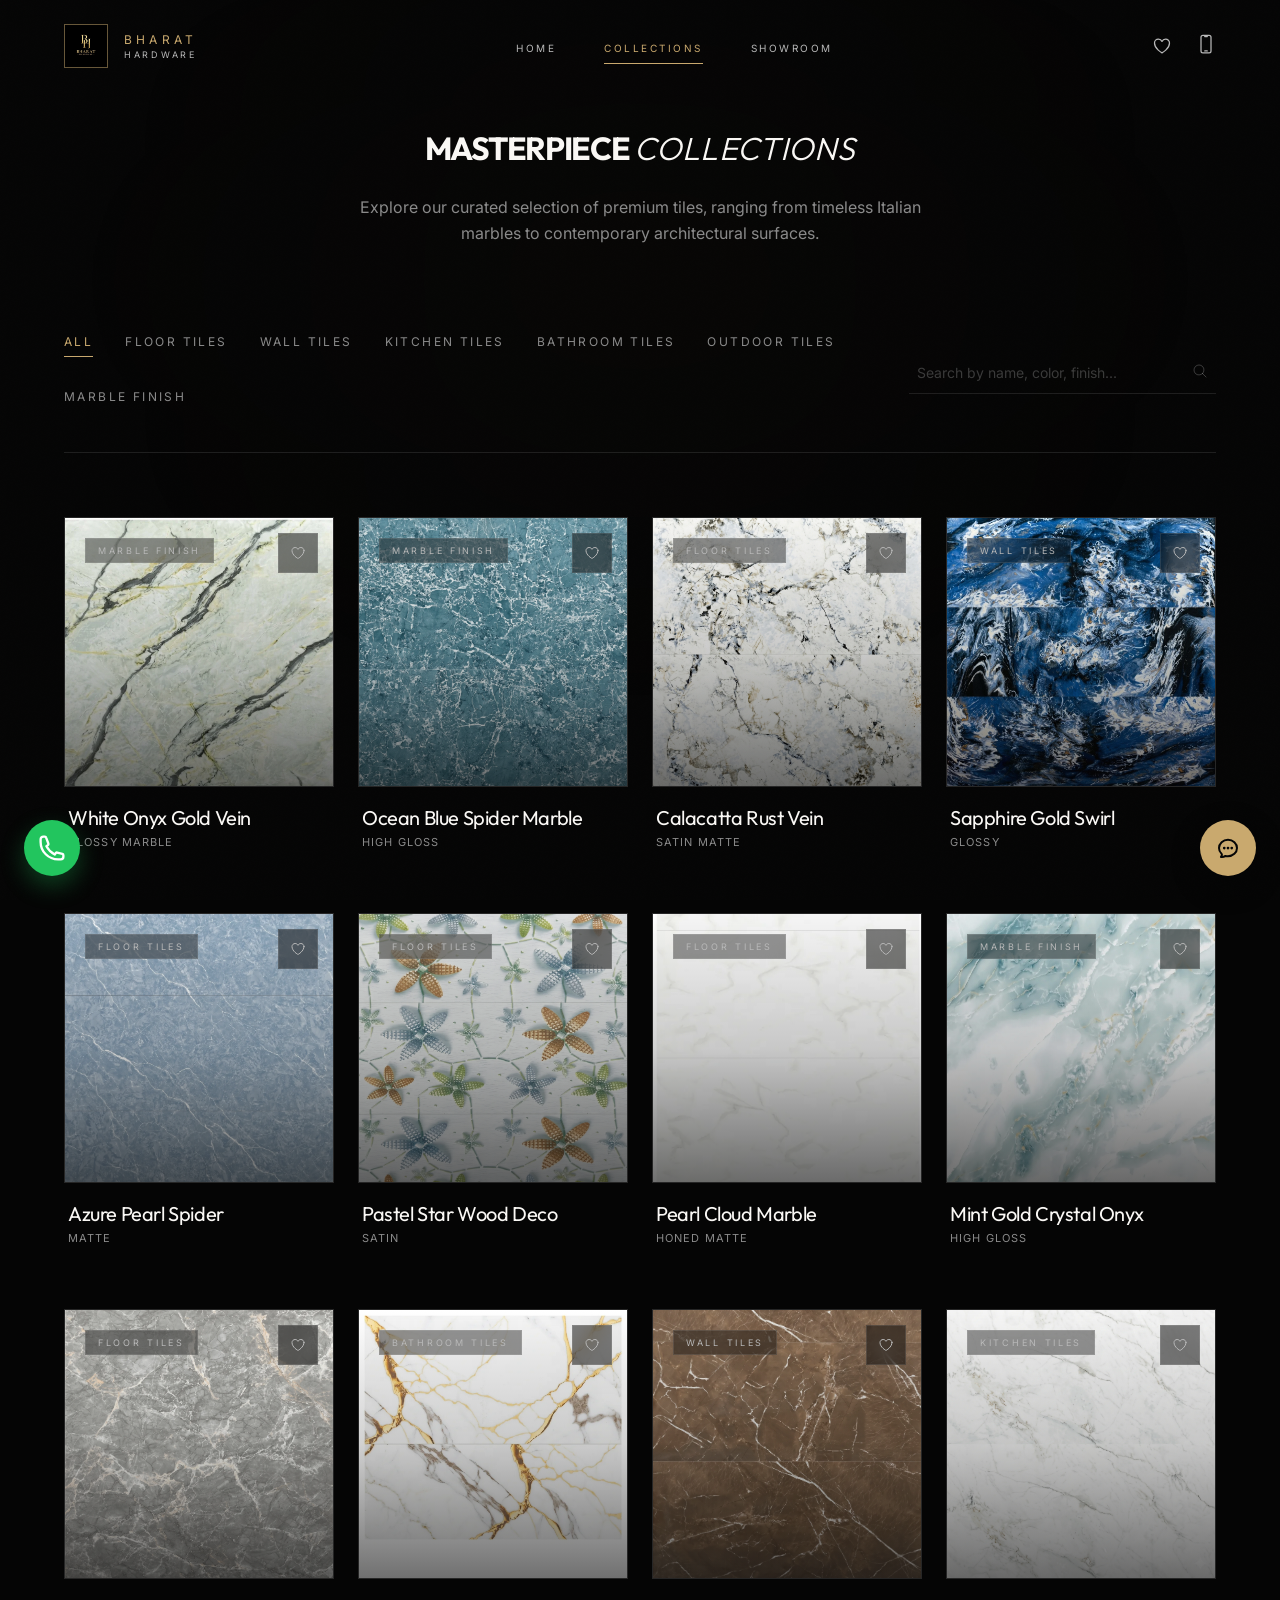
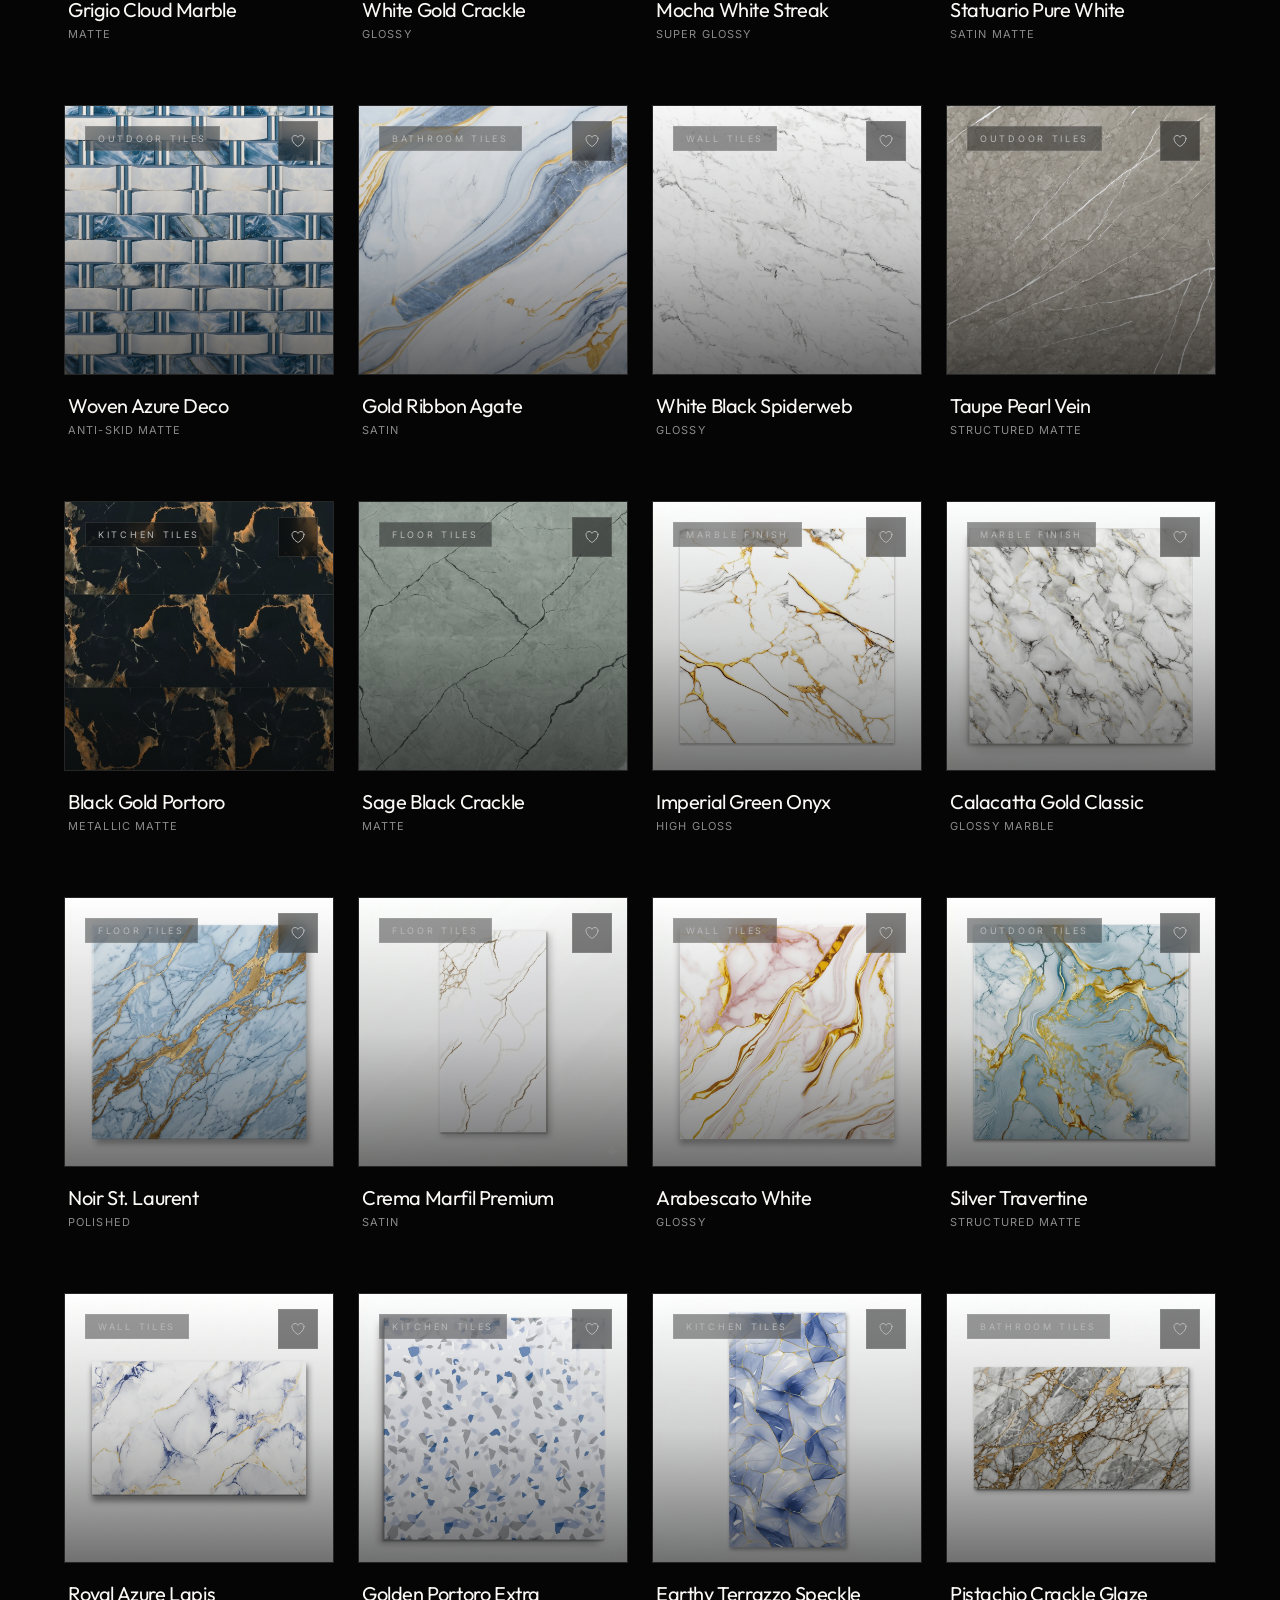
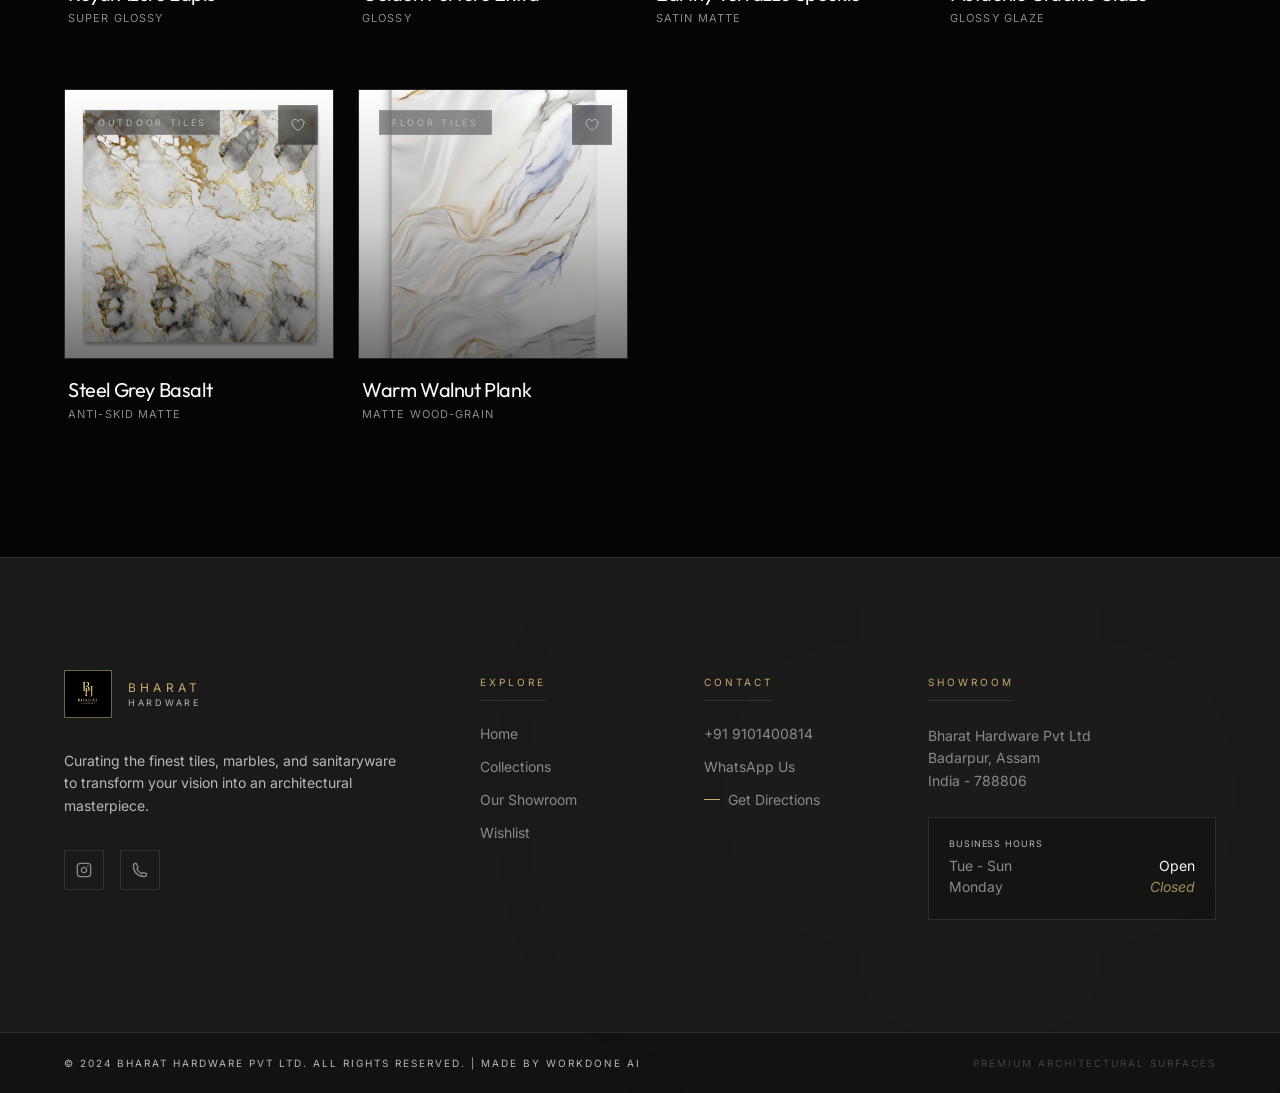
==== commit 5ed1f910: "Add WorkDone AI remark to footers" ====
--- a/tile-detail.html
+++ b/tile-detail.html
@@ -343,7 +343,7 @@
     </div>
     <div class="footer-bottom">
       <div class="footer-bottom-inner">
-        <div class="footer-copyright">© 2024 Bharat Hardware Pvt Ltd. All rights reserved.</div>
+        <div class="footer-copyright">© 2024 Bharat Hardware Pvt Ltd. All rights reserved. | Made by WorkDone AI</div>
         <div class="footer-tagline">Premium Architectural Surfaces</div>
       </div>
     </div>
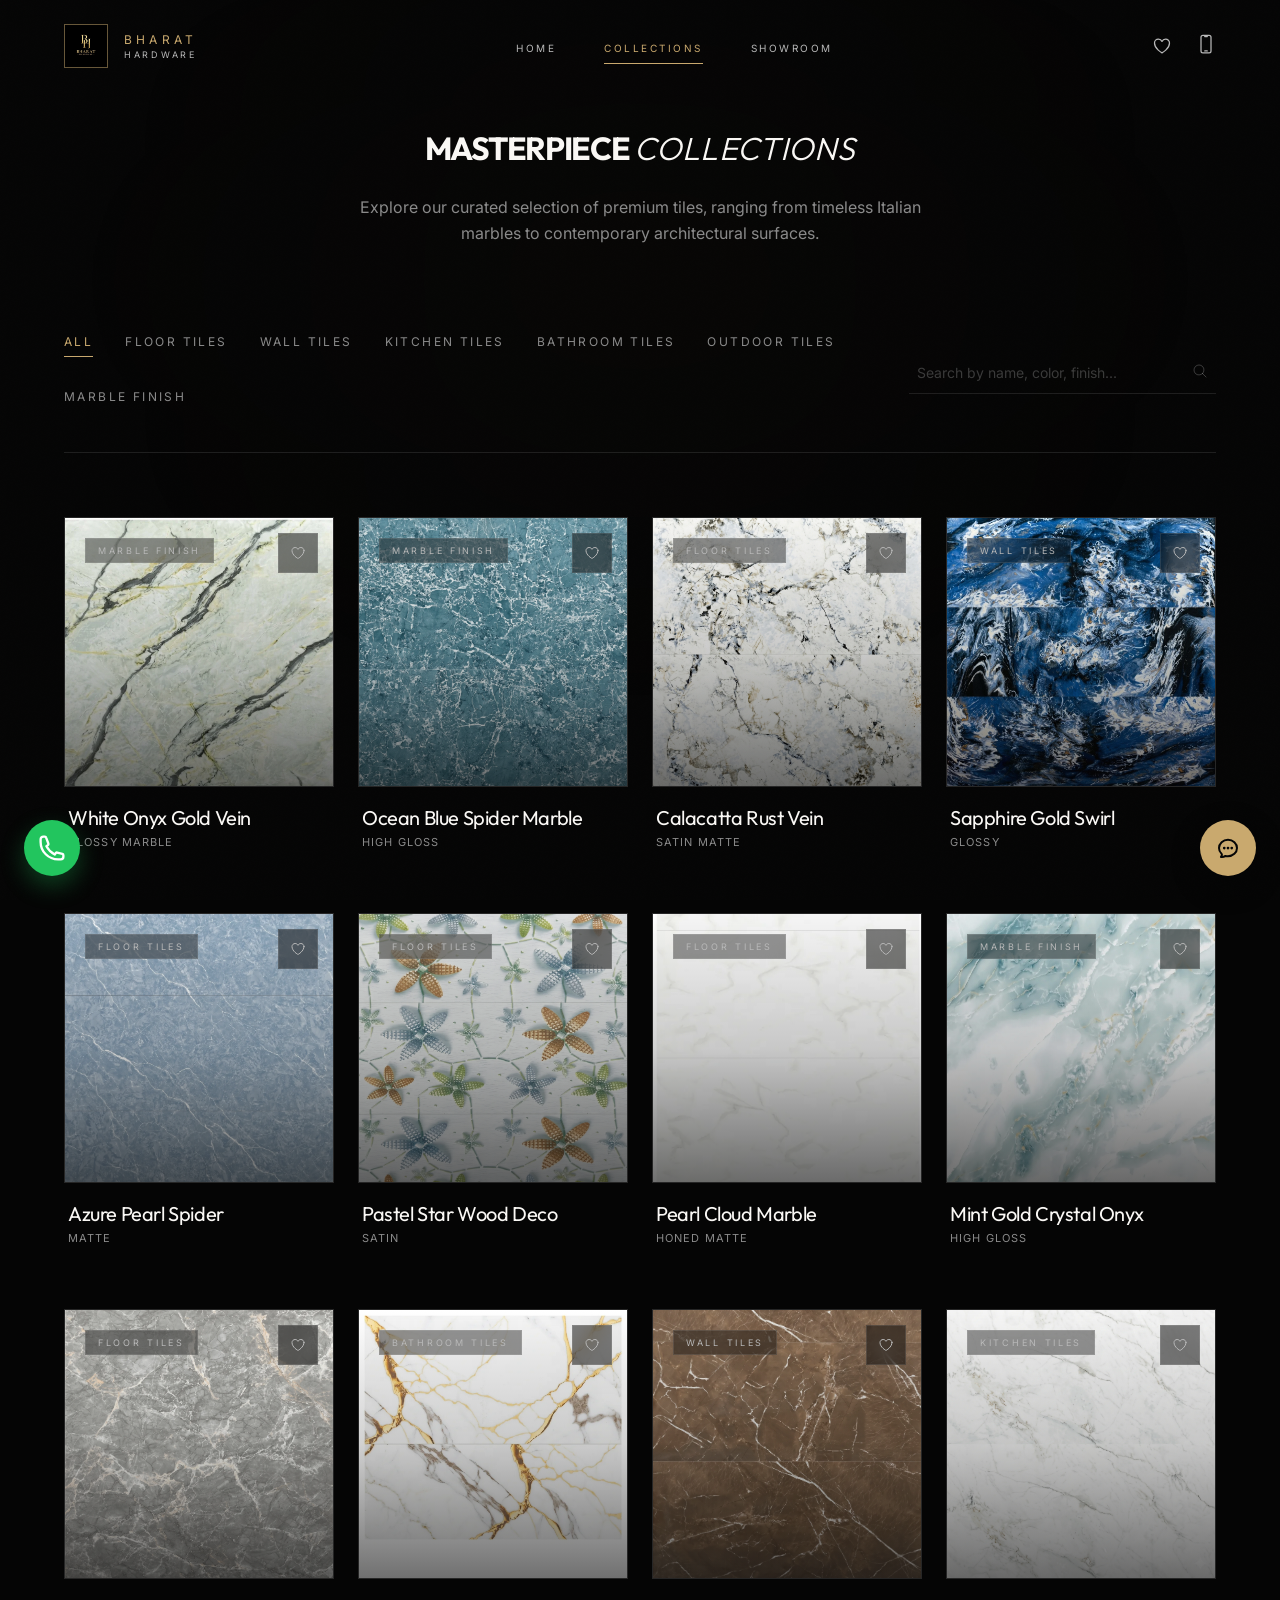
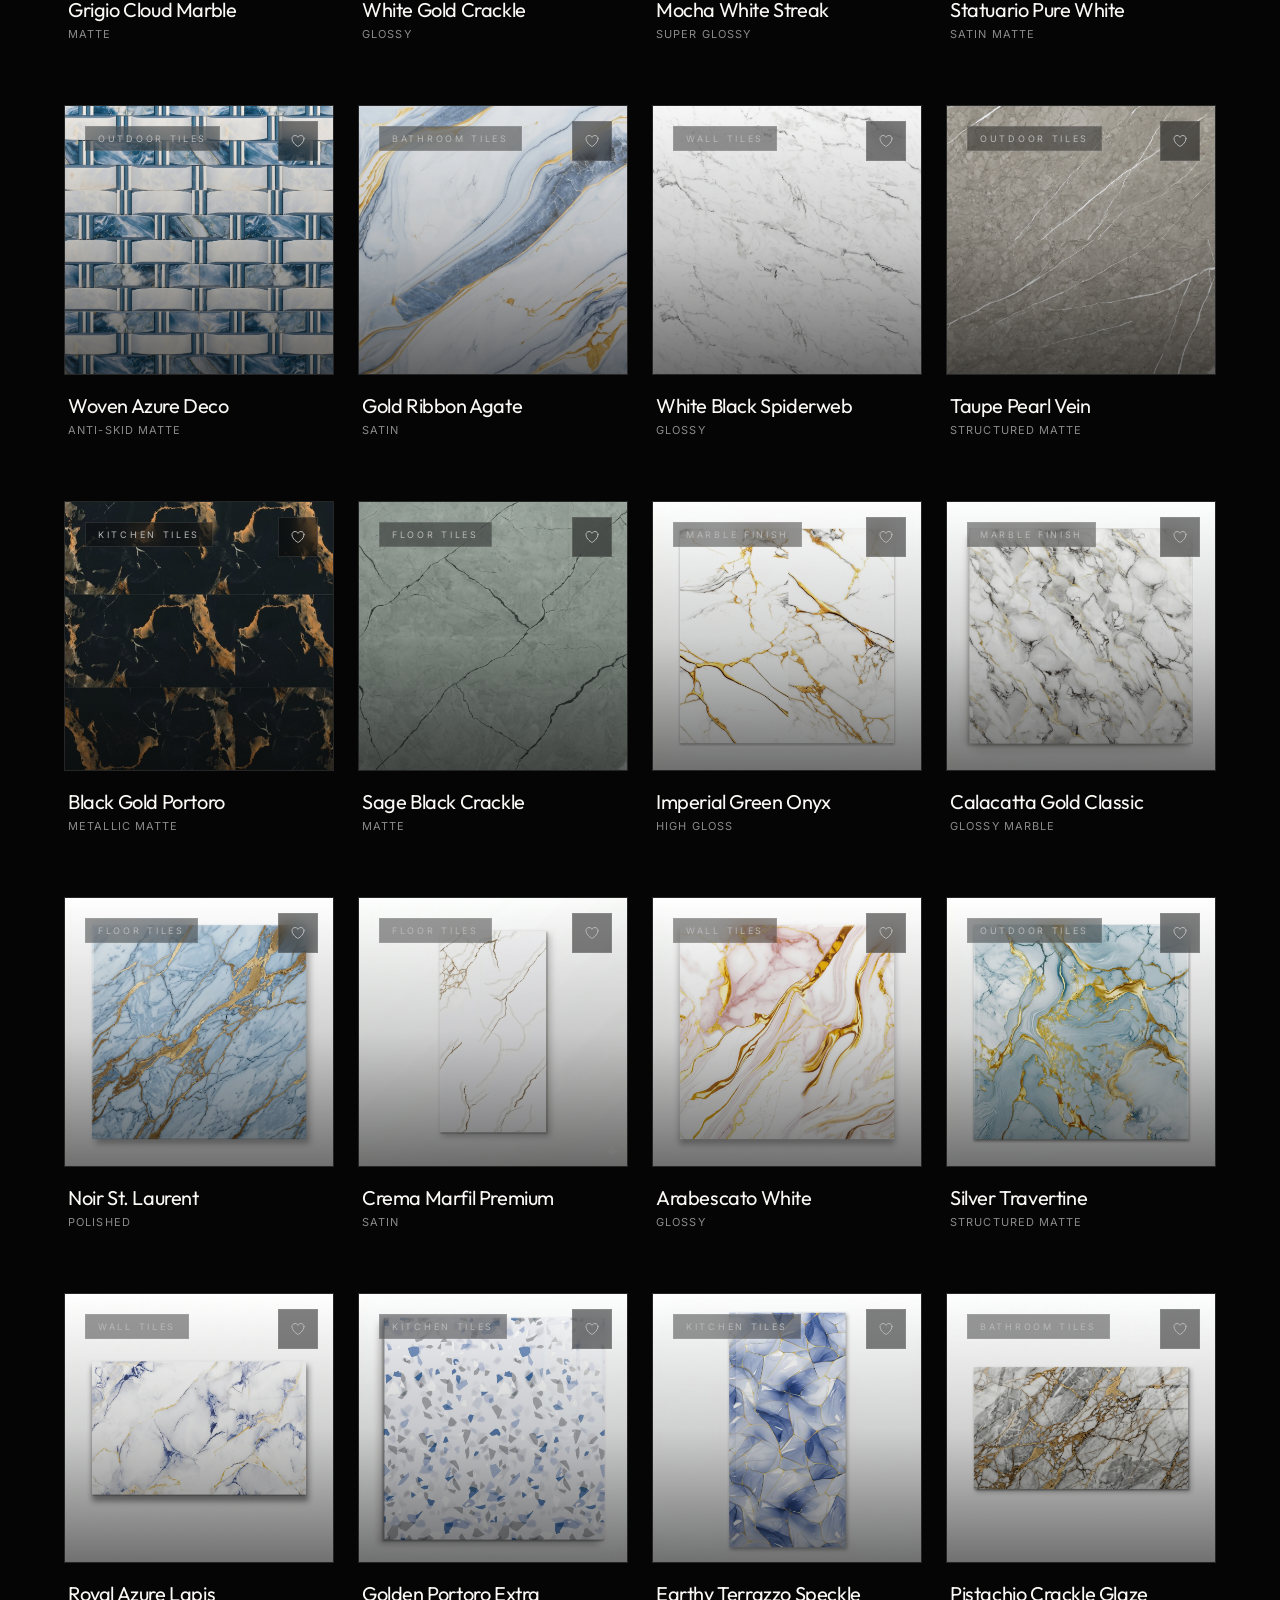
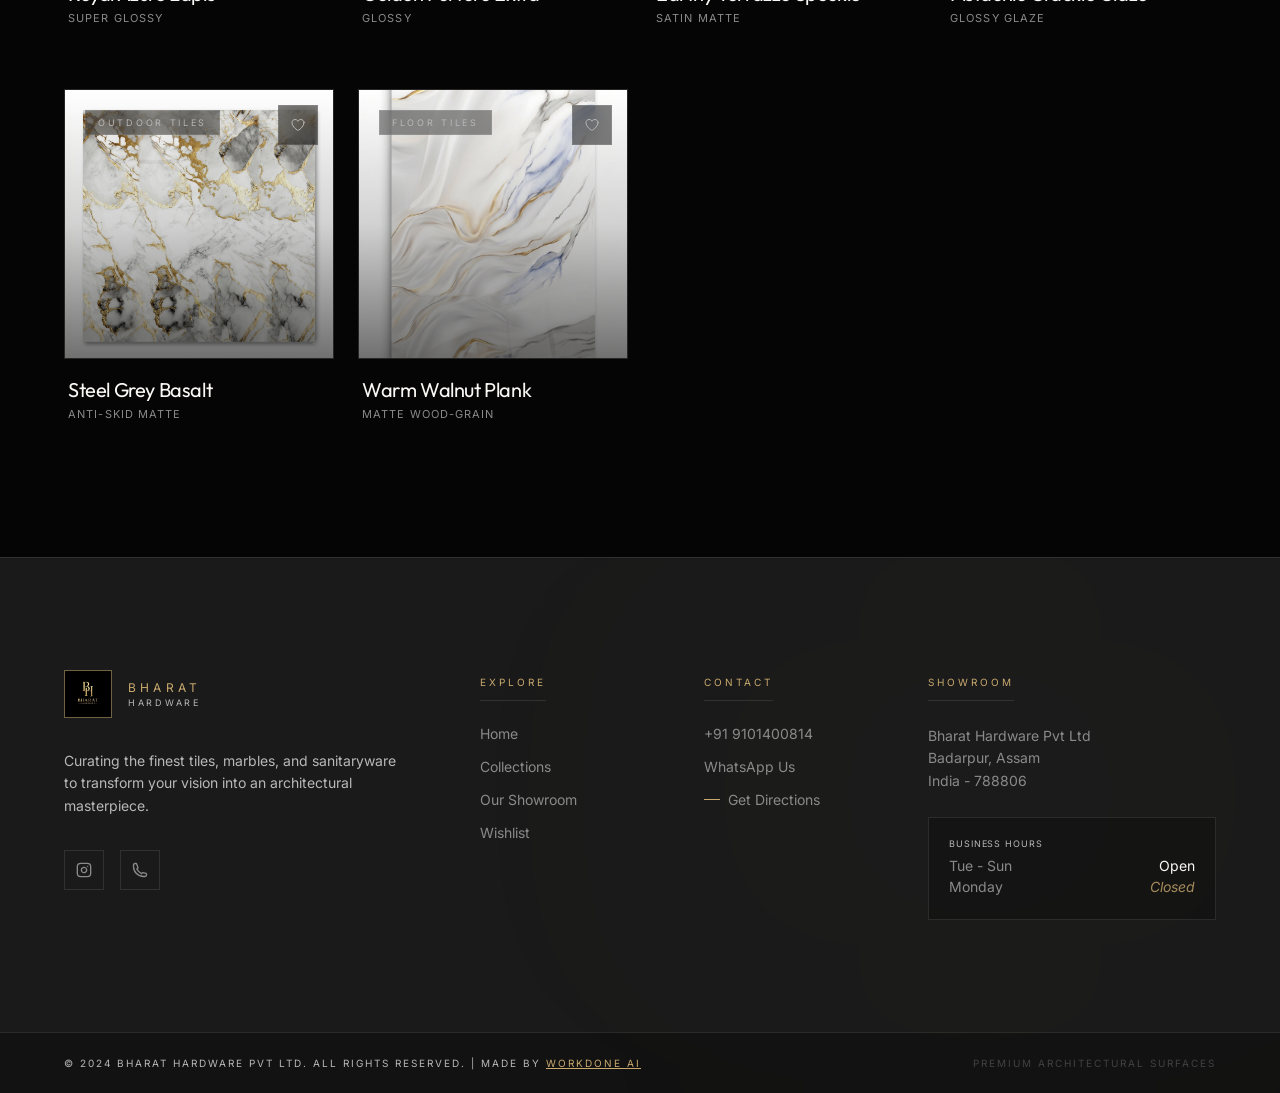
==== commit e1ad8061: "Add assets batch 12" ====
--- a/tile-detail.html
+++ b/tile-detail.html
@@ -1,19 +1,23 @@
 <!DOCTYPE html>
 <html lang="en">
+
 <head>
   <meta charset="UTF-8">
   <meta name="viewport" content="width=device-width, initial-scale=1.0">
   <title>Tile Detail | Bharat Hardware</title>
-  <meta name="description" content="Explore details, specifications, and room visualizations for this premium tile design at Bharat Hardware.">
+  <meta name="description"
+    content="Explore details, specifications, and room visualizations for this premium tile design at Bharat Hardware.">
   <link rel="stylesheet" href="css/styles.css">
 </head>
+
 <body class="noise-overlay">
 
   <!-- NAVBAR -->
   <nav class="navbar">
     <div class="navbar-inner">
       <a href="index.html" class="nav-logo">
-        <img src="images/logo.webp" alt="BH Logo" class="nav-logo-icon" width="44" height="44" style="object-fit: cover;" />
+        <img src="images/logo.webp" alt="BH Logo" class="nav-logo-icon" width="44" height="44"
+          style="object-fit: cover;" />
         <div class="nav-logo-text">
           <div class="nav-logo-brand">BHARAT</div>
           <div class="nav-logo-sub">Hardware</div>
@@ -37,14 +41,19 @@
 
       <div class="nav-right">
         <a href="wishlist.html" class="nav-wishlist-btn" aria-label="Wishlist">
-          <svg xmlns="http://www.w3.org/2000/svg" fill="none" viewBox="0 0 24 24" stroke-width="1.5" stroke="currentColor">
-            <path stroke-linecap="round" stroke-linejoin="round" d="M21 8.25c0-2.485-2.099-4.5-4.688-4.5-1.935 0-3.597 1.126-4.312 2.733-.715-1.607-2.377-2.733-4.313-2.733C5.1 3.75 3 5.765 3 8.25c0 7.22 9 12 9 12s9-4.78 9-12z" />
+          <svg xmlns="http://www.w3.org/2000/svg" fill="none" viewBox="0 0 24 24" stroke-width="1.5"
+            stroke="currentColor">
+            <path stroke-linecap="round" stroke-linejoin="round"
+              d="M21 8.25c0-2.485-2.099-4.5-4.688-4.5-1.935 0-3.597 1.126-4.312 2.733-.715-1.607-2.377-2.733-4.313-2.733C5.1 3.75 3 5.765 3 8.25c0 7.22 9 12 9 12s9-4.78 9-12z" />
           </svg>
           <span class="wishlist-badge" style="display: none;">0</span>
         </a>
-        <a href="https://wa.me/919101400814" target="_blank" rel="noopener noreferrer" class="nav-whatsapp" aria-label="WhatsApp">
-          <svg xmlns="http://www.w3.org/2000/svg" fill="none" viewBox="0 0 24 24" stroke-width="1.5" stroke="currentColor">
-            <path stroke-linecap="round" stroke-linejoin="round" d="M10.5 1.5H8.25A2.25 2.25 0 006 3.75v16.5a2.25 2.25 0 002.25 2.25h7.5A2.25 2.25 0 0018 20.25V3.75a2.25 2.25 0 00-2.25-2.25H13.5m-3 0V3h3V1.5m-3 0h3m-3 18.75h3" />
+        <a href="https://wa.me/919101400814" target="_blank" rel="noopener noreferrer" class="nav-whatsapp"
+          aria-label="WhatsApp">
+          <svg xmlns="http://www.w3.org/2000/svg" fill="none" viewBox="0 0 24 24" stroke-width="1.5"
+            stroke="currentColor">
+            <path stroke-linecap="round" stroke-linejoin="round"
+              d="M10.5 1.5H8.25A2.25 2.25 0 006 3.75v16.5a2.25 2.25 0 002.25 2.25h7.5A2.25 2.25 0 0018 20.25V3.75a2.25 2.25 0 00-2.25-2.25H13.5m-3 0V3h3V1.5m-3 0h3m-3 18.75h3" />
           </svg>
         </a>
         <button class="hamburger" aria-label="Menu">
@@ -64,7 +73,8 @@
       <a href="index.html#showroom" class="mobile-menu-link">Showroom</a>
     </div>
     <div class="mobile-menu-cta">
-      <a href="https://wa.me/919101400814" target="_blank" rel="noopener noreferrer" class="btn-luxury btn-luxury-filled">
+      <a href="https://wa.me/919101400814" target="_blank" rel="noopener noreferrer"
+        class="btn-luxury btn-luxury-filled">
         <span>Contact Us</span>
       </a>
     </div>
@@ -87,7 +97,7 @@
 
     <!-- Main Content -->
     <div id="detail-content" class="container-main relative z-10">
-      
+
       <!-- Back Link -->
       <div class="detail-back">
         <a href="tiles.html" class="btn-ghost text-[10px]">← Back to collections</a>
@@ -106,7 +116,8 @@
 
           <!-- Recommended usage -->
           <div class="detail-specs scroll-reveal delay-200">
-            <div class="detail-spec-row detail-recommended" style="border-top: 1px solid var(--color-glass-border); padding-top: 1.5rem;">
+            <div class="detail-spec-row detail-recommended"
+              style="border-top: 1px solid var(--color-glass-border); padding-top: 1.5rem;">
               <span class="detail-spec-label">Recommended For</span>
               <span class="detail-spec-value text-right" id="tile-recommended"></span>
             </div>
@@ -118,11 +129,11 @@
           <div class="scroll-reveal delay-100">
             <span class="text-label-lg detail-category-label" id="tile-category">Category</span>
             <h1 class="detail-title" id="tile-name">Tile Name</h1>
-            
+
             <div class="detail-price-bar">
               <div id="tile-price-container"></div>
             </div>
-            
+
             <p class="detail-description" id="tile-description">Description</p>
 
             <div class="detail-features">
@@ -134,12 +145,18 @@
                 <span class="detail-feature-label">Color</span>
                 <span class="detail-feature-value" id="tile-color"></span>
               </div>
+              <div>
+                <span class="detail-feature-label">Size</span>
+                <span class="detail-feature-value" id="tile-size"></span>
+              </div>
             </div>
 
             <div class="detail-actions">
-              <a href="#room-simulator" class="btn-luxury btn-luxury-filled" style="background: var(--color-gold); color: #000;">
-                <svg xmlns="http://www.w3.org/2000/svg" fill="none" viewBox="0 0 24 24" stroke-width="1.5" stroke="currentColor" class="w-4 h-4">
-                  <path stroke-linecap="round" stroke-linejoin="round" d="M2.036 12.322a1.012 1.012 0 010-.639C3.423 7.51 7.36 4.5 12 4.5c4.638 0 8.573 3.007 9.963 7.178.07.207.07.431 0 .639C20.577 16.49 16.64 19.5 12 19.5c-4.638 0-8.573-3.007-9.963-7.178z" />
+              <a href="#room-simulator" class="btn-luxury btn-luxury-filled">
+                <svg xmlns="http://www.w3.org/2000/svg" fill="none" viewBox="0 0 24 24" stroke-width="1.5"
+                  stroke="currentColor" class="w-4 h-4">
+                  <path stroke-linecap="round" stroke-linejoin="round"
+                    d="M2.036 12.322a1.012 1.012 0 010-.639C3.423 7.51 7.36 4.5 12 4.5c4.638 0 8.573 3.007 9.963 7.178.07.207.07.431 0 .639C20.577 16.49 16.64 19.5 12 19.5c-4.638 0-8.573-3.007-9.963-7.178z" />
                   <path stroke-linecap="round" stroke-linejoin="round" d="M15 12a3 3 0 11-6 0 3 3 0 016 0z" />
                 </svg>
                 <span>View in Room</span>
@@ -150,8 +167,10 @@
               </a>
 
               <button id="tile-wishlist-btn" class="btn-luxury" aria-label="Wishlist toggle">
-                <svg xmlns="http://www.w3.org/2000/svg" fill="none" viewBox="0 0 24 24" stroke-width="1.5" stroke="currentColor" class="w-4 h-4">
-                  <path stroke-linecap="round" stroke-linejoin="round" d="M21 8.25c0-2.485-2.099-4.5-4.688-4.5-1.935 0-3.597 1.126-4.312 2.733-.715-1.607-2.377-2.733-4.313-2.733C5.1 3.75 3 5.765 3 8.25c0 7.22 9 12 9 12s9-4.78 9-12z" />
+                <svg xmlns="http://www.w3.org/2000/svg" fill="none" viewBox="0 0 24 24" stroke-width="1.5"
+                  stroke="currentColor" class="w-4 h-4">
+                  <path stroke-linecap="round" stroke-linejoin="round"
+                    d="M21 8.25c0-2.485-2.099-4.5-4.688-4.5-1.935 0-3.597 1.126-4.312 2.733-.715-1.607-2.377-2.733-4.313-2.733C5.1 3.75 3 5.765 3 8.25c0 7.22 9 12 9 12s9-4.78 9-12z" />
                 </svg>
                 <span>Save</span>
               </button>
@@ -194,7 +213,7 @@
               <div class="w-full h-full relative flex flex-col justify-end p-8 bg-[#09090b]">
                 <img src="" alt="Living Room Mockup" class="room-viz-image" />
                 <div class="room-viz-depth-overlay"></div>
-                
+
                 <div class="room-viz-info-card glass-elevated">
                   <div class="room-viz-info-top">
                     <div class="room-viz-info-line"></div>
@@ -205,13 +224,13 @@
                 </div>
               </div>
             </div>
-            
+
             <!-- Kitchen Scene -->
             <div class="room-viz-scene" data-room="kitchen">
               <div class="w-full h-full relative flex flex-col justify-end p-8 bg-[#09090b]">
                 <img src="" alt="Kitchen Mockup" class="room-viz-image" />
                 <div class="room-viz-depth-overlay"></div>
-                
+
                 <div class="room-viz-info-card glass-elevated">
                   <div class="room-viz-info-top">
                     <div class="room-viz-info-line"></div>
@@ -228,7 +247,7 @@
               <div class="w-full h-full relative flex flex-col justify-end p-8 bg-[#09090b]">
                 <img src="" alt="Bathroom Mockup" class="room-viz-image" />
                 <div class="room-viz-depth-overlay"></div>
-                
+
                 <div class="room-viz-info-card glass-elevated">
                   <div class="room-viz-info-top">
                     <div class="room-viz-info-line"></div>
@@ -245,7 +264,7 @@
               <div class="w-full h-full relative flex flex-col justify-end p-8 bg-[#09090b]">
                 <img src="" alt="Bedroom Mockup" class="room-viz-image" />
                 <div class="room-viz-depth-overlay"></div>
-                
+
                 <div class="room-viz-info-card glass-elevated">
                   <div class="room-viz-info-top">
                     <div class="room-viz-info-line"></div>
@@ -285,20 +304,31 @@
       <div class="footer-grid">
         <div class="footer-brand">
           <div class="footer-brand-logo">
-            <img src="images/logo.webp" alt="BH Logo" class="footer-brand-icon" width="48" height="48" style="object-fit: cover;" />
+            <img src="images/logo.webp" alt="BH Logo" class="footer-brand-icon" width="48" height="48"
+              style="object-fit: cover;" />
             <div>
               <div class="footer-brand-name">BHARAT</div>
               <div class="footer-brand-sub">Hardware</div>
             </div>
           </div>
-          <p class="footer-brand-desc">Curating the finest tiles, marbles, and sanitaryware to transform your vision into an architectural masterpiece.</p>
+          <p class="footer-brand-desc">Curating the finest tiles, marbles, and sanitaryware to transform your vision
+            into an architectural masterpiece.</p>
           <div class="footer-socials">
-            <a href="https://www.instagram.com/bharathardwareeee" target="_blank" rel="noopener noreferrer" class="footer-social-link">
-              <svg xmlns="http://www.w3.org/2000/svg" width="24" height="24" viewBox="0 0 24 24" fill="none" stroke="currentColor" stroke-width="2" stroke-linecap="round" stroke-linejoin="round"><rect width="20" height="20" x="2" y="2" rx="5" ry="5"/><path d="M16 11.37A4 4 0 1 1 12.63 8 4 4 0 0 1 16 11.37z"/><line x1="17.5" x2="17.51" y1="6.5" y2="6.5"/></svg>
+            <a href="https://www.instagram.com/bharathardwareeee" target="_blank" rel="noopener noreferrer"
+              class="footer-social-link">
+              <svg xmlns="http://www.w3.org/2000/svg" width="24" height="24" viewBox="0 0 24 24" fill="none"
+                stroke="currentColor" stroke-width="2" stroke-linecap="round" stroke-linejoin="round">
+                <rect width="20" height="20" x="2" y="2" rx="5" ry="5" />
+                <path d="M16 11.37A4 4 0 1 1 12.63 8 4 4 0 0 1 16 11.37z" />
+                <line x1="17.5" x2="17.51" y1="6.5" y2="6.5" />
+              </svg>
             </a>
-            <a href="https://wa.me/919101400814" target="_blank" rel="noopener noreferrer" class="footer-social-link whatsapp">
-              <svg xmlns="http://www.w3.org/2000/svg" fill="none" viewBox="0 0 24 24" stroke-width="2" stroke="currentColor">
-                <path stroke-linecap="round" stroke-linejoin="round" d="M2.25 6.75c0 8.284 6.716 15 15 15h2.25a2.25 2.25 0 002.25-2.25v-1.372c0-.516-.351-.966-.852-1.091l-4.423-1.106c-.44-.11-.902.055-1.173.417l-.97 1.293c-2.896-1.596-5.54-4.24-7.136-7.136l1.292-.97c.363-.271.527-.734.417-1.173L6.963 3.102a1.125 1.125 0 00-1.091-.852H4.5A2.25 2.25 0 002.25 4.5v2.25z" />
+            <a href="https://wa.me/919101400814" target="_blank" rel="noopener noreferrer"
+              class="footer-social-link whatsapp">
+              <svg xmlns="http://www.w3.org/2000/svg" fill="none" viewBox="0 0 24 24" stroke-width="2"
+                stroke="currentColor">
+                <path stroke-linecap="round" stroke-linejoin="round"
+                  d="M2.25 6.75c0 8.284 6.716 15 15 15h2.25a2.25 2.25 0 002.25-2.25v-1.372c0-.516-.351-.966-.852-1.091l-4.423-1.106c-.44-.11-.902.055-1.173.417l-.97 1.293c-2.896-1.596-5.54-4.24-7.136-7.136l1.292-.97c.363-.271.527-.734.417-1.173L6.963 3.102a1.125 1.125 0 00-1.091-.852H4.5A2.25 2.25 0 002.25 4.5v2.25z" />
               </svg>
             </a>
           </div>
@@ -315,8 +345,10 @@
         <div class="footer-column">
           <h4>Contact</h4>
           <a href="tel:+919101400814" class="footer-contact-link">+91 9101400814</a>
-          <a href="https://wa.me/919101400814" target="_blank" rel="noopener noreferrer" class="footer-contact-link">WhatsApp Us</a>
-          <a href="https://www.google.com/maps/place/Bharat+hardware/@24.8706071,92.5578359,840m/data=!3m2!1e3!4b1!4m6!3m5!1s0x374e2d728ca3400f:0xbabaece133f0a3d9!8m2!3d24.8706072!4d92.5627068!16s%2Fg%2F11ghq5xqkj?hl=en&entry=ttu&g_ep=EgoyMDI2MDYxNi4wIKXMDSoASAFQAw%3D%3D" target="_blank" rel="noopener noreferrer" class="footer-directions mt-4">
+          <a href="https://wa.me/919101400814" target="_blank" rel="noopener noreferrer"
+            class="footer-contact-link">WhatsApp Us</a>
+          <a href="https://www.google.com/maps/place/Bharat+hardware/@24.8706071,92.5578359,840m/data=!3m2!1e3!4b1!4m6!3m5!1s0x374e2d728ca3400f:0xbabaece133f0a3d9!8m2!3d24.8706072!4d92.5627068!16s%2Fg%2F11ghq5xqkj?hl=en&entry=ttu&g_ep=EgoyMDI2MDYxNi4wIKXMDSoASAFQAw%3D%3D"
+            target="_blank" rel="noopener noreferrer" class="footer-directions mt-4">
             <span class="footer-directions-line"></span>
             Get Directions
           </a>
@@ -325,7 +357,7 @@
         <div class="footer-column">
           <h4>Showroom</h4>
           <div class="footer-showroom">
-            <p>Bharat Hardware Pvt Ltd<br/>Badarpur, Assam<br/>India - 788806</p>
+            <p>Bharat Hardware Pvt Ltd<br />Badarpur, Assam<br />India - 788806</p>
           </div>
           <div class="footer-hours-box">
             <div class="footer-hours-label">Business Hours</div>
@@ -343,23 +375,26 @@
     </div>
     <div class="footer-bottom">
       <div class="footer-bottom-inner">
-        <div class="footer-copyright">© 2024 Bharat Hardware Pvt Ltd. All rights reserved. | Made by WorkDone AI</div>
+        <div class="footer-copyright">© 2024 Bharat Hardware Pvt Ltd. All rights reserved. | Made by <a href="https://wa.me/917011873251" target="_blank" rel="noopener noreferrer" style="color: var(--color-gold); text-decoration: underline;">WorkDone AI</a></div>
         <div class="footer-tagline">Premium Architectural Surfaces</div>
       </div>
     </div>
   </footer>
 
   <!-- WHATSAPP FLOATING BUTTON -->
-  <a href="https://wa.me/919101400814" target="_blank" rel="noopener noreferrer" class="whatsapp-float" aria-label="Chat on WhatsApp">
+  <a href="https://wa.me/919101400814" target="_blank" rel="noopener noreferrer" class="whatsapp-float"
+    aria-label="Chat on WhatsApp">
     <svg xmlns="http://www.w3.org/2000/svg" fill="none" viewBox="0 0 24 24" stroke-width="2" stroke="currentColor">
-      <path stroke-linecap="round" stroke-linejoin="round" d="M2.25 6.75c0 8.284 6.716 15 15 15h2.25a2.25 2.25 0 002.25-2.25v-1.372c0-.516-.351-.966-.852-1.091l-4.423-1.106c-.44-.11-.902.055-1.173.417l-.97 1.293c-2.896-1.596-5.54-4.24-7.136-7.136l1.292-.97c.363-.271.527-.734.417-1.173L6.963 3.102a1.125 1.125 0 00-1.091-.852H4.5A2.25 2.25 0 002.25 4.5v2.25z" />
+      <path stroke-linecap="round" stroke-linejoin="round"
+        d="M2.25 6.75c0 8.284 6.716 15 15 15h2.25a2.25 2.25 0 002.25-2.25v-1.372c0-.516-.351-.966-.852-1.091l-4.423-1.106c-.44-.11-.902.055-1.173.417l-.97 1.293c-2.896-1.596-5.54-4.24-7.136-7.136l1.292-.97c.363-.271.527-.734.417-1.173L6.963 3.102a1.125 1.125 0 00-1.091-.852H4.5A2.25 2.25 0 002.25 4.5v2.25z" />
     </svg>
   </a>
 
   <!-- CHATBOT -->
   <button class="chatbot-toggle closed" aria-label="Toggle Chat">
     <svg xmlns="http://www.w3.org/2000/svg" fill="none" viewBox="0 0 24 24" stroke-width="2" stroke="currentColor">
-      <path stroke-linecap="round" stroke-linejoin="round" d="M8.625 12a.375.375 0 11-.75 0 .375.375 0 01.75 0zm0 0H8.25m4.125 0a.375.375 0 11-.75 0 .375.375 0 01.75 0zm0 0H12m4.125 0a.375.375 0 11-.75 0 .375.375 0 01.75 0zm0 0h-.375M21 12c0 4.556-4.03 8.25-9 8.25a9.764 9.764 0 01-2.555-.337A5.972 5.972 0 015.41 20.97a5.969 5.969 0 01-.474-.065 4.48 4.48 0 00.978-2.025c.09-.457-.133-.901-.467-1.226C3.93 16.178 3 14.189 3 12c0-4.556 4.03-8.25 9-8.25s9 3.694 9 8.25z" />
+      <path stroke-linecap="round" stroke-linejoin="round"
+        d="M8.625 12a.375.375 0 11-.75 0 .375.375 0 01.75 0zm0 0H8.25m4.125 0a.375.375 0 11-.75 0 .375.375 0 01.75 0zm0 0H12m4.125 0a.375.375 0 11-.75 0 .375.375 0 01.75 0zm0 0h-.375M21 12c0 4.556-4.03 8.25-9 8.25a9.764 9.764 0 01-2.555-.337A5.972 5.972 0 015.41 20.97a5.969 5.969 0 01-.474-.065 4.48 4.48 0 00.978-2.025c.09-.457-.133-.901-.467-1.226C3.93 16.178 3 14.189 3 12c0-4.556 4.03-8.25 9-8.25s9 3.694 9 8.25z" />
     </svg>
   </button>
 
@@ -382,14 +417,18 @@
     </div>
     <div class="chatbot-input-form">
       <a href="tel:+919101400814" class="chatbot-contact-btn call-btn">
-        <svg xmlns="http://www.w3.org/2000/svg" fill="none" viewBox="0 0 24 24" stroke-width="1.5" stroke="currentColor">
-          <path stroke-linecap="round" stroke-linejoin="round" d="M2.25 6.75c0 8.284 6.716 15 15 15h2.25a2.25 2.25 0 002.25-2.25v-1.372c0-.516-.351-.966-.852-1.091l-4.423-1.106c-.44-.11-.902.055-1.173.417l-.97 1.293c-2.896-1.596-5.54-4.24-7.136-7.136l1.292-.97c.363-.271.527-.734.417-1.173L6.963 3.102a1.125 1.125 0 00-1.091-.852H4.5A2.25 2.25 0 002.25 4.5v2.25z" />
+        <svg xmlns="http://www.w3.org/2000/svg" fill="none" viewBox="0 0 24 24" stroke-width="1.5"
+          stroke="currentColor">
+          <path stroke-linecap="round" stroke-linejoin="round"
+            d="M2.25 6.75c0 8.284 6.716 15 15 15h2.25a2.25 2.25 0 002.25-2.25v-1.372c0-.516-.351-.966-.852-1.091l-4.423-1.106c-.44-.11-.902.055-1.173.417l-.97 1.293c-2.896-1.596-5.54-4.24-7.136-7.136l1.292-.97c.363-.271.527-.734.417-1.173L6.963 3.102a1.125 1.125 0 00-1.091-.852H4.5A2.25 2.25 0 002.25 4.5v2.25z" />
         </svg>
         <span>Call Store</span>
       </a>
       <a href="https://wa.me/919101400814" target="_blank" rel="noopener noreferrer" class="chatbot-contact-btn wa-btn">
-        <svg xmlns="http://www.w3.org/2000/svg" fill="none" viewBox="0 0 24 24" stroke-width="1.5" stroke="currentColor">
-          <path stroke-linecap="round" stroke-linejoin="round" d="M8.625 12a.375.375 0 11-.75 0 .375.375 0 01.75 0zm0 0H8.25m4.125 0a.375.375 0 11-.75 0 .375.375 0 01.75 0zm0 0H12m4.125 0a.375.375 0 11-.75 0 .375.375 0 01.75 0zm0 0h-.375M21 12c0 4.556-4.03 8.25-9 8.25a9.764 9.764 0 01-2.555-.337A5.972 5.972 0 015.41 20.97a5.969 5.969 0 01-.474-.065 4.48 4.48 0 00.978-2.025c.09-.457-.133-.901-.467-1.226C3.93 16.178 3 14.189 3 12c0-4.556 4.03-8.25 9-8.25s9 3.694 9 8.25z" />
+        <svg xmlns="http://www.w3.org/2000/svg" fill="none" viewBox="0 0 24 24" stroke-width="1.5"
+          stroke="currentColor">
+          <path stroke-linecap="round" stroke-linejoin="round"
+            d="M8.625 12a.375.375 0 11-.75 0 .375.375 0 01.75 0zm0 0H8.25m4.125 0a.375.375 0 11-.75 0 .375.375 0 01.75 0zm0 0H12m4.125 0a.375.375 0 11-.75 0 .375.375 0 01.75 0zm0 0h-.375M21 12c0 4.556-4.03 8.25-9 8.25a9.764 9.764 0 01-2.555-.337A5.972 5.972 0 015.41 20.97a5.969 5.969 0 01-.474-.065 4.48 4.48 0 00.978-2.025c.09-.457-.133-.901-.467-1.226C3.93 16.178 3 14.189 3 12c0-4.556 4.03-8.25 9-8.25s9 3.694 9 8.25z" />
         </svg>
         <span>WhatsApp</span>
       </a>
@@ -414,4 +453,5 @@
   <script src="js/main.js" defer></script>
   <script src="js/tile-detail.js" defer></script>
 </body>
-</html>
+
+</html>
--- a/css/styles.css
+++ b/css/styles.css
@@ -154,7 +154,7 @@
   color: var(--color-gold);
   background: transparent;
   cursor: pointer;
-  transition: all 0.5s cubic-bezier(0.25, 0.46, 0.45, 0.94);
+  transition: all 0.5s cubic-bezier(0.25, 0.46, 0.45, 0.94), color 0.2s ease 0.15s;
   position: relative;
   overflow: hidden;
 }
@@ -177,7 +177,7 @@
 
 .btn-luxury:hover {
   color: var(--color-primary);
-  transition: color 0.2s ease 0.2s;
+  border-color: var(--color-gold);
 }
 
 .btn-luxury span,
@@ -190,6 +190,7 @@
   background: var(--color-gold);
   color: var(--color-primary);
   border: 1px solid var(--color-gold);
+  transition: all 0.5s cubic-bezier(0.25, 0.46, 0.45, 0.94), color 0.2s ease 0.15s;
 }
 
 .btn-luxury-filled::before {
@@ -198,6 +199,7 @@
 
 .btn-luxury-filled:hover {
   color: var(--color-gold);
+  border-color: var(--color-gold);
 }
 
 .btn-ghost {
